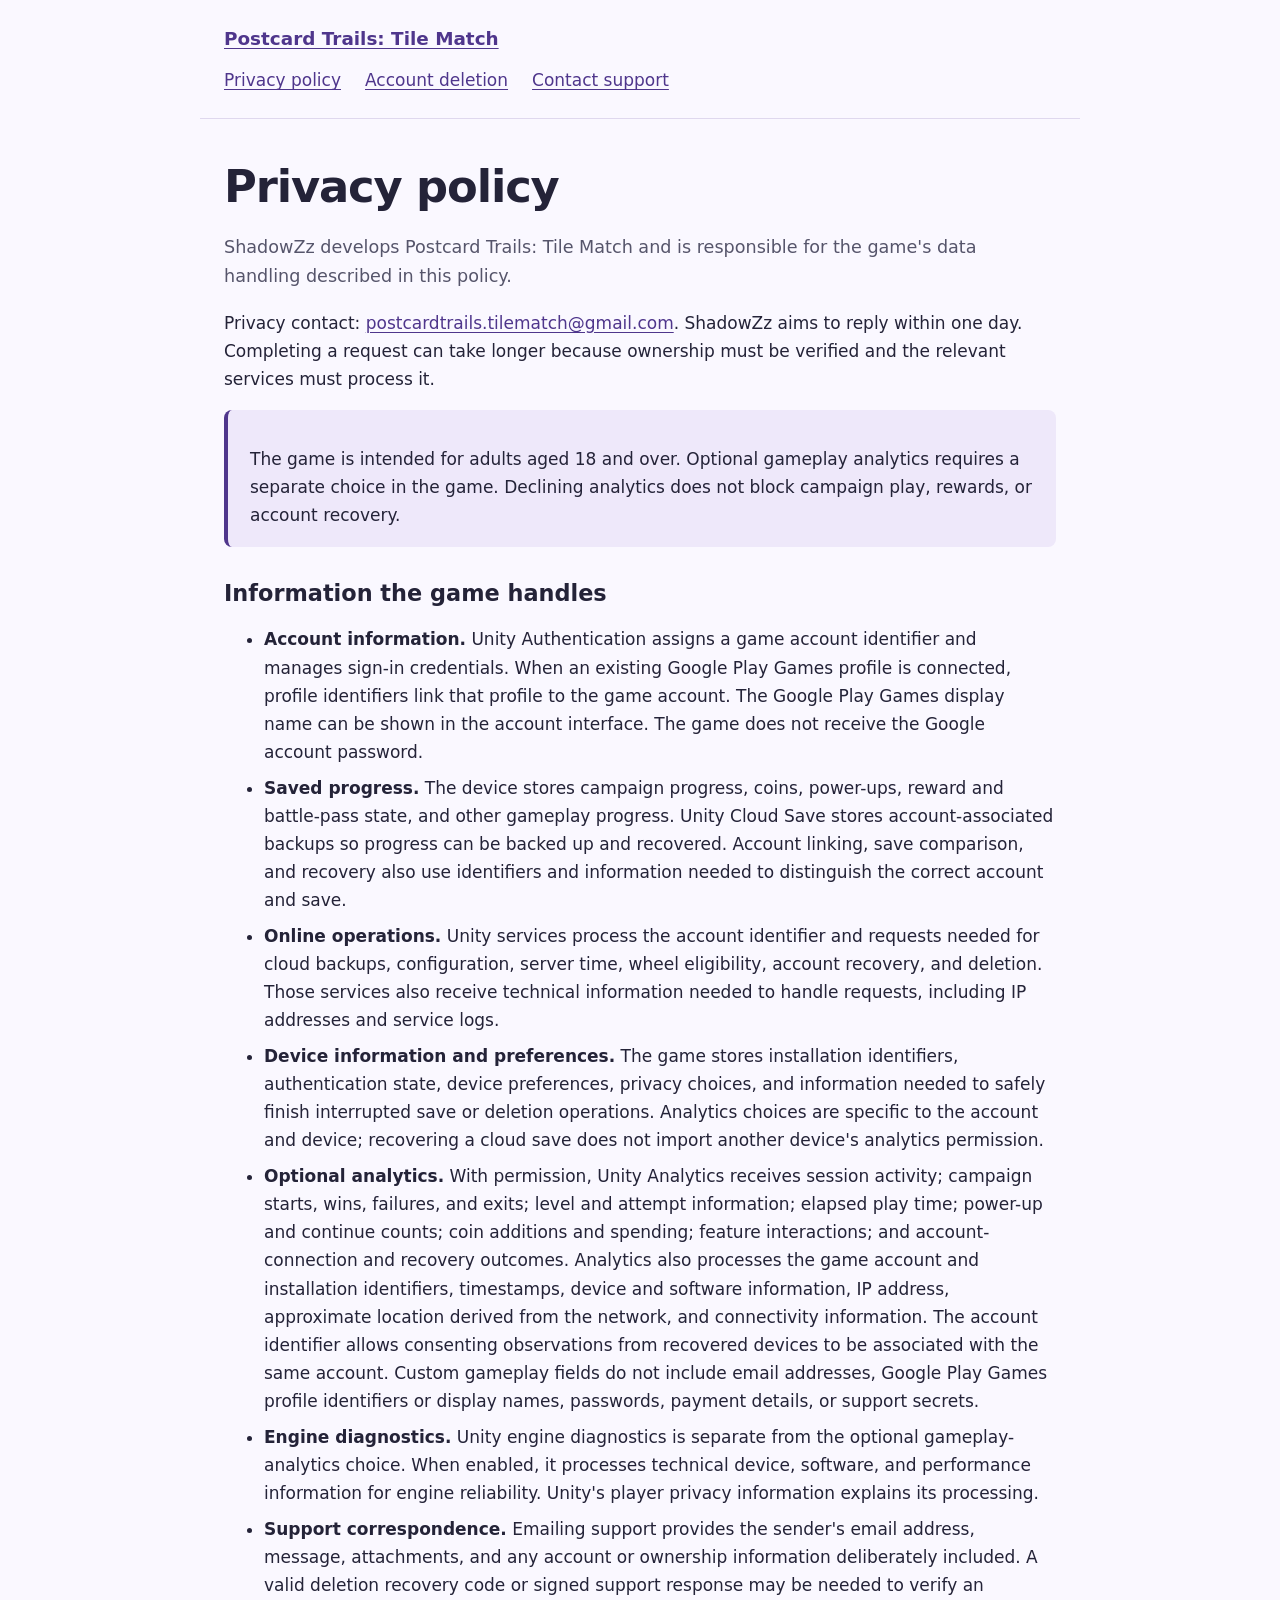
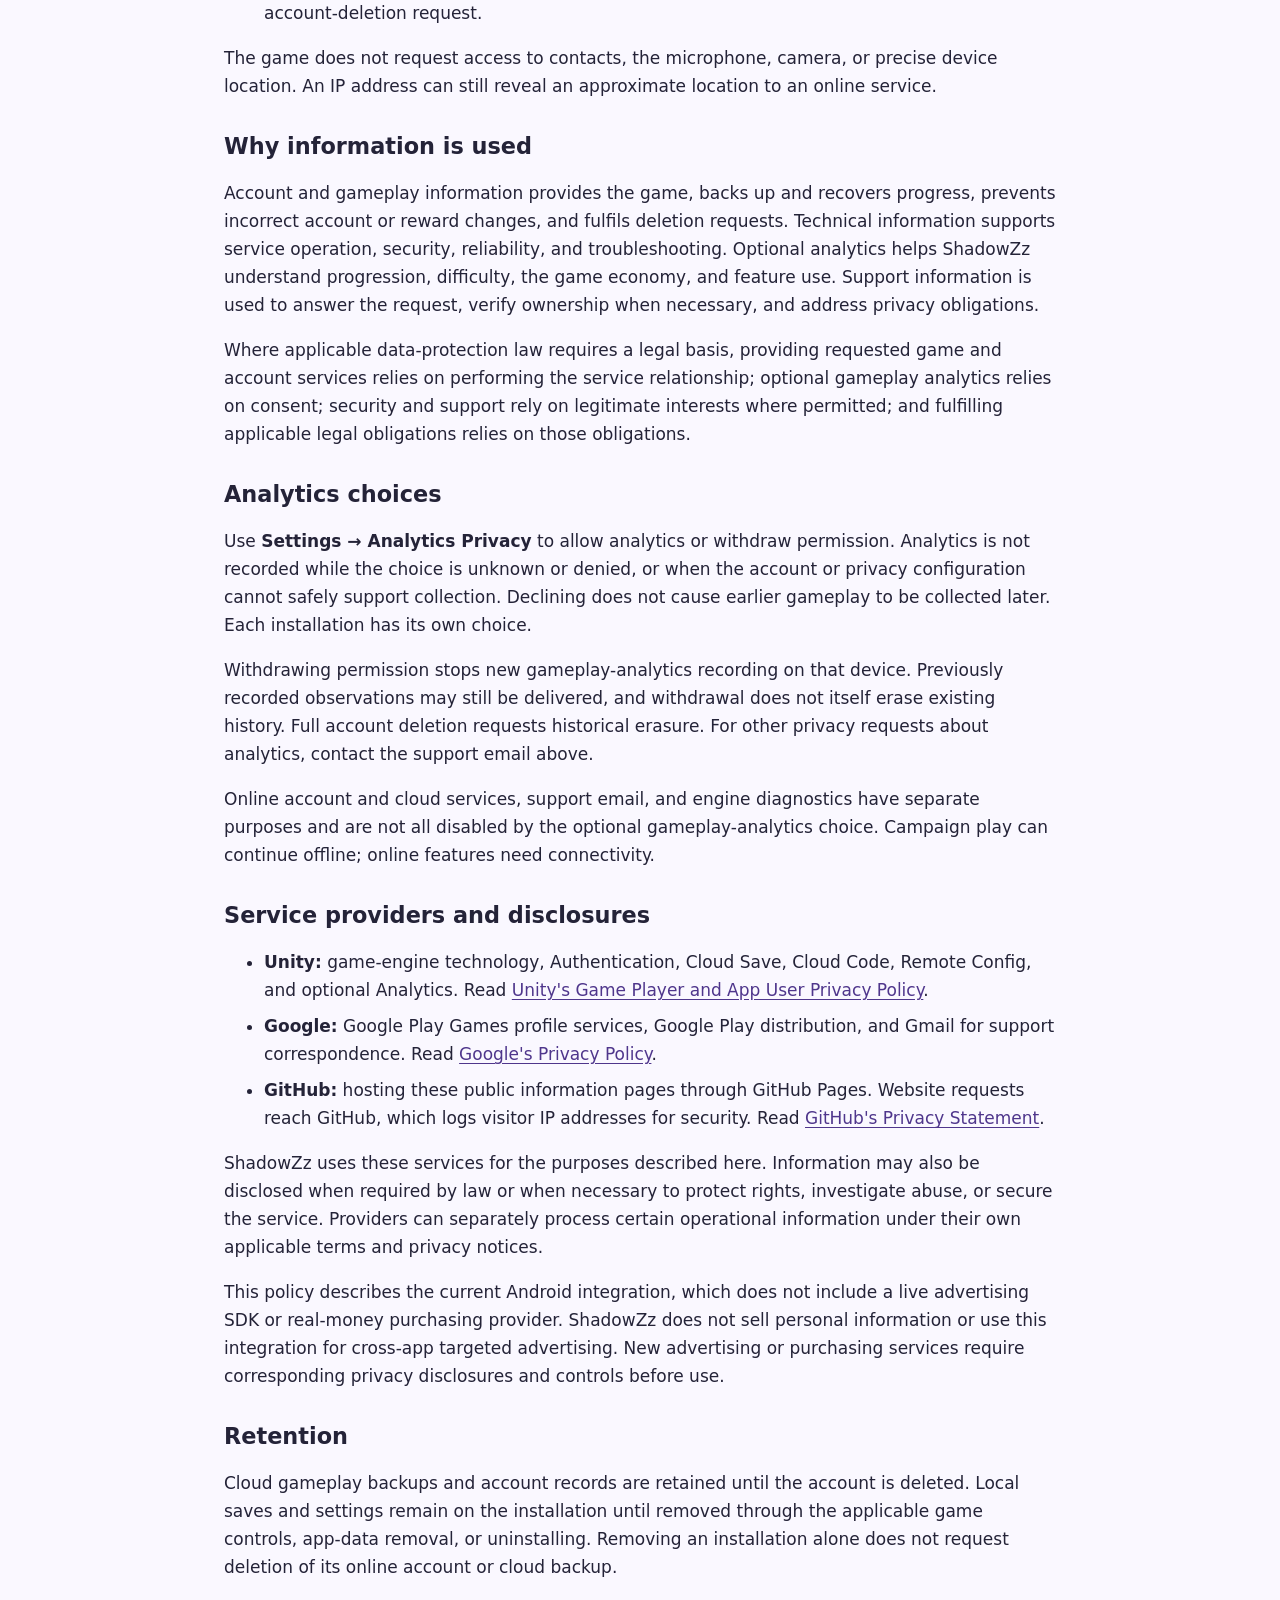
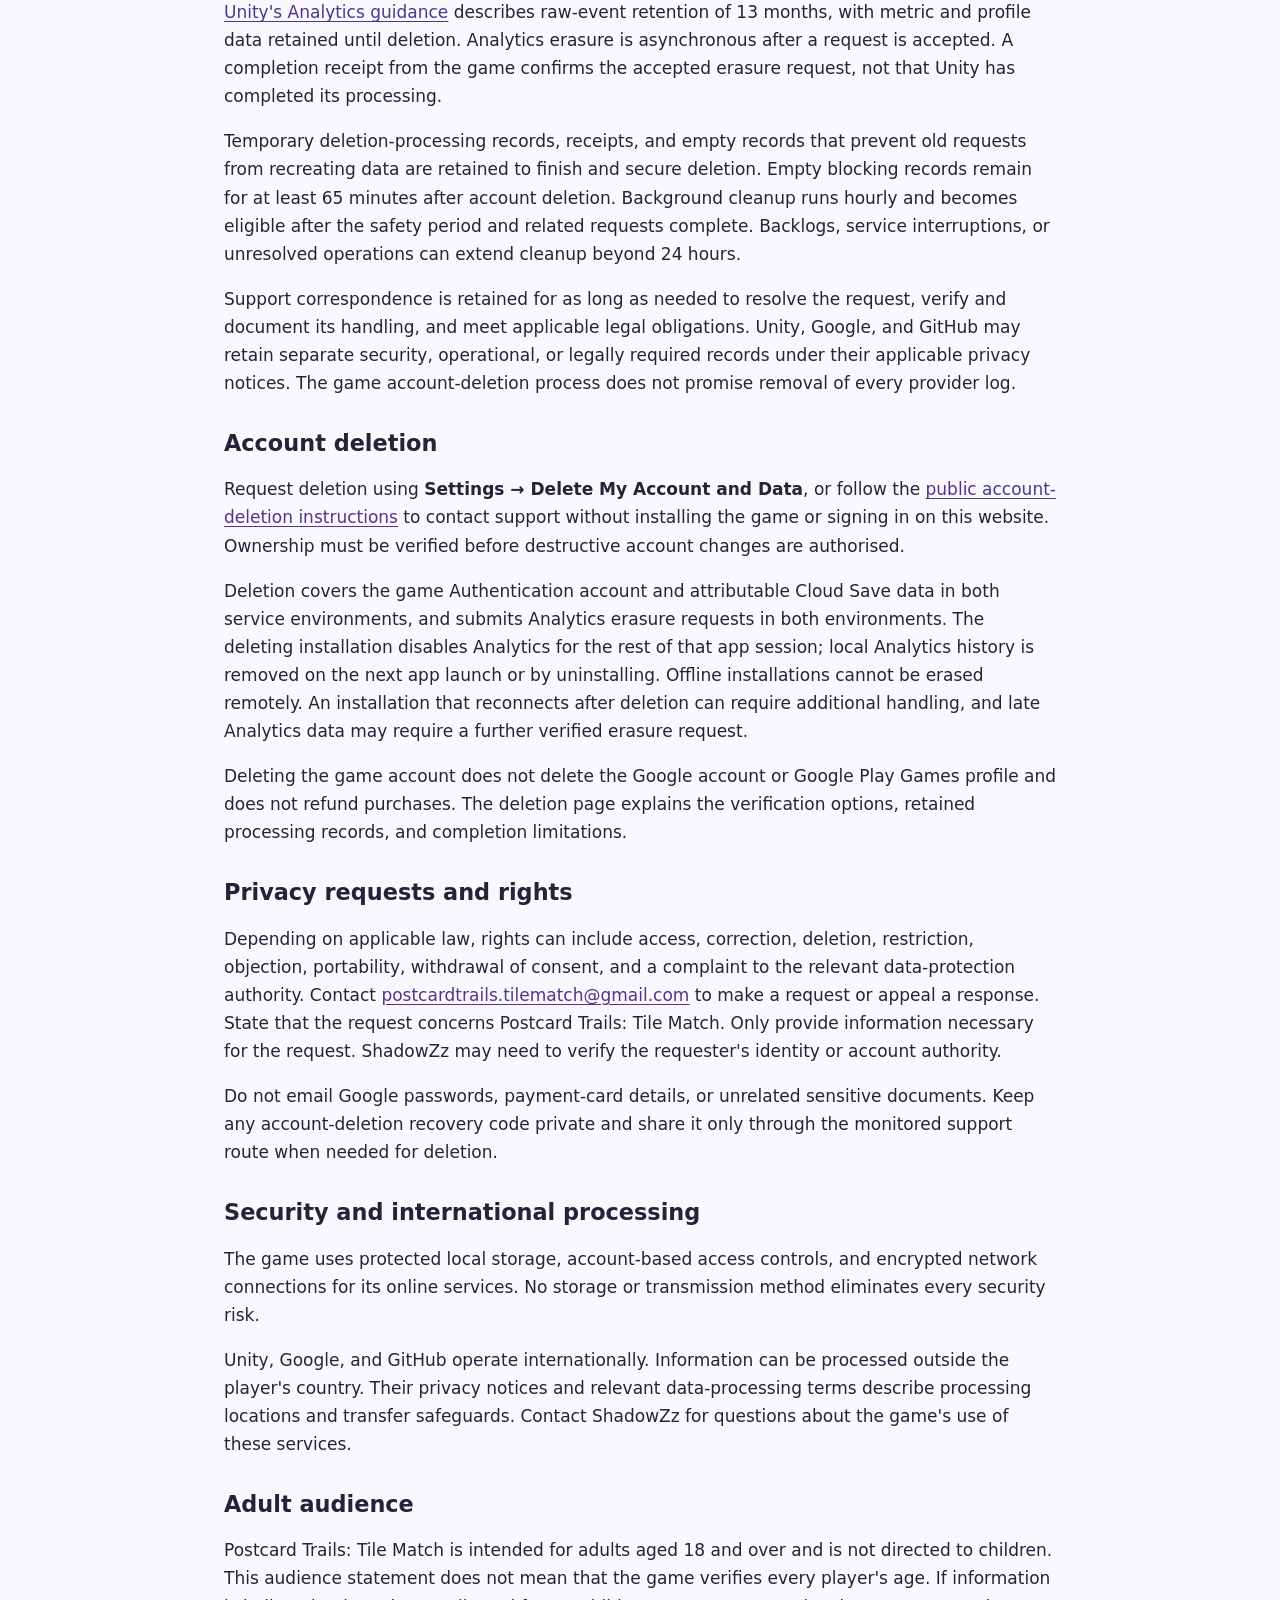
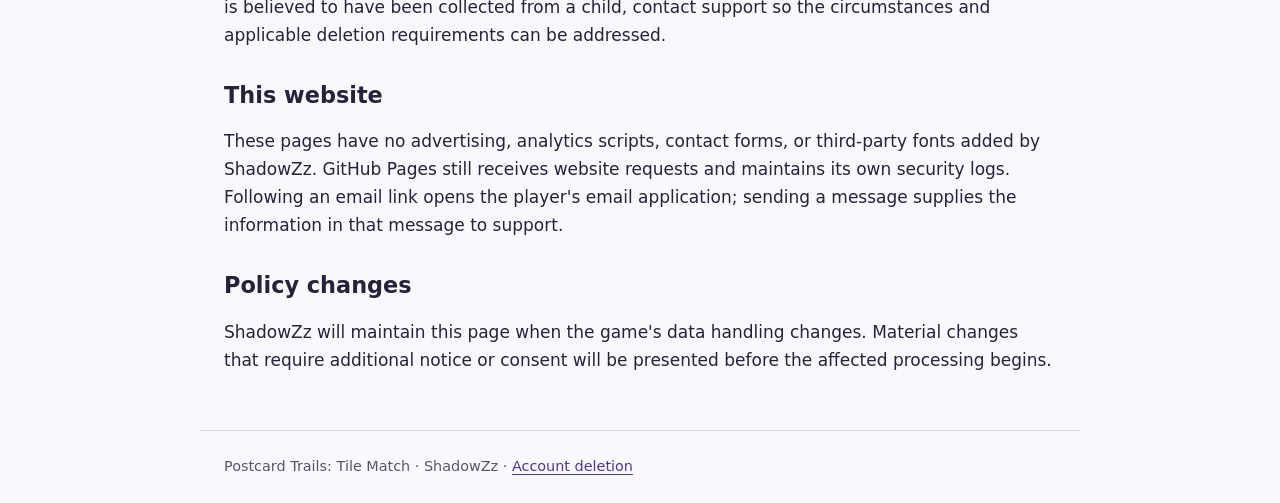
==== privacy/index.html @ d8522003 "Add files via upload" ====
<!doctype html>
<html lang="en">
<head>
<meta charset="utf-8">
<meta name="viewport" content="width=device-width,initial-scale=1">
<meta name="description" content="Privacy policy for Postcard Trails: Tile Match by ShadowZz, including account services, cloud saves, optional analytics, and deletion choices.">
<title>Postcard Trails: Tile Match — Privacy policy</title>
<link rel="stylesheet" href="../site.css">
</head>
<body>
<header><p class="brand"><a href="../">Postcard Trails: Tile Match</a></p><nav aria-label="Main navigation"><a href="./" aria-current="page">Privacy policy</a><a href="../account-deletion/">Account deletion</a><a href="mailto:postcardtrails.tilematch@gmail.com">Contact support</a></nav></header>
<main>
<h1>Privacy policy</h1>
<p class="lead">ShadowZz develops Postcard Trails: Tile Match and is responsible for the game's data handling described in this policy.</p>
<p>Privacy contact: <a href="mailto:postcardtrails.tilematch@gmail.com">postcardtrails.tilematch@gmail.com</a>. ShadowZz aims to reply within one day. Completing a request can take longer because ownership must be verified and the relevant services must process it.</p>
<div class="notice"><p>The game is intended for adults aged 18 and over. Optional gameplay analytics requires a separate choice in the game. Declining analytics does not block campaign play, rewards, or account recovery.</p></div>

<section id="information"><h2>Information the game handles</h2>
<ul>
<li><strong>Account information.</strong> Unity Authentication assigns a game account identifier and manages sign-in credentials. When an existing Google Play Games profile is connected, profile identifiers link that profile to the game account. The Google Play Games display name can be shown in the account interface. The game does not receive the Google account password.</li>
<li><strong>Saved progress.</strong> The device stores campaign progress, coins, power-ups, reward and battle-pass state, and other gameplay progress. Unity Cloud Save stores account-associated backups so progress can be backed up and recovered. Account linking, save comparison, and recovery also use identifiers and information needed to distinguish the correct account and save.</li>
<li><strong>Online operations.</strong> Unity services process the account identifier and requests needed for cloud backups, configuration, server time, wheel eligibility, account recovery, and deletion. Those services also receive technical information needed to handle requests, including IP addresses and service logs.</li>
<li><strong>Device information and preferences.</strong> The game stores installation identifiers, authentication state, device preferences, privacy choices, and information needed to safely finish interrupted save or deletion operations. Analytics choices are specific to the account and device; recovering a cloud save does not import another device's analytics permission.</li>
<li><strong>Optional analytics.</strong> With permission, Unity Analytics receives session activity; campaign starts, wins, failures, and exits; level and attempt information; elapsed play time; power-up and continue counts; coin additions and spending; feature interactions; and account-connection and recovery outcomes. Analytics also processes the game account and installation identifiers, timestamps, device and software information, IP address, approximate location derived from the network, and connectivity information. The account identifier allows consenting observations from recovered devices to be associated with the same account. Custom gameplay fields do not include email addresses, Google Play Games profile identifiers or display names, passwords, payment details, or support secrets.</li>
<li><strong>Engine diagnostics.</strong> Unity engine diagnostics is separate from the optional gameplay-analytics choice. When enabled, it processes technical device, software, and performance information for engine reliability. Unity's player privacy information explains its processing.</li>
<li><strong>Support correspondence.</strong> Emailing support provides the sender's email address, message, attachments, and any account or ownership information deliberately included. A valid deletion recovery code or signed support response may be needed to verify an account-deletion request.</li>
</ul>
<p>The game does not request access to contacts, the microphone, camera, or precise device location. An IP address can still reveal an approximate location to an online service.</p>
</section>

<section id="purposes"><h2>Why information is used</h2>
<p>Account and gameplay information provides the game, backs up and recovers progress, prevents incorrect account or reward changes, and fulfils deletion requests. Technical information supports service operation, security, reliability, and troubleshooting. Optional analytics helps ShadowZz understand progression, difficulty, the game economy, and feature use. Support information is used to answer the request, verify ownership when necessary, and address privacy obligations.</p>
<p>Where applicable data-protection law requires a legal basis, providing requested game and account services relies on performing the service relationship; optional gameplay analytics relies on consent; security and support rely on legitimate interests where permitted; and fulfilling applicable legal obligations relies on those obligations.</p>
</section>

<section id="choices"><h2>Analytics choices</h2>
<p>Use <strong>Settings → Analytics Privacy</strong> to allow analytics or withdraw permission. Analytics is not recorded while the choice is unknown or denied, or when the account or privacy configuration cannot safely support collection. Declining does not cause earlier gameplay to be collected later. Each installation has its own choice.</p>
<p>Withdrawing permission stops new gameplay-analytics recording on that device. Previously recorded observations may still be delivered, and withdrawal does not itself erase existing history. Full account deletion requests historical erasure. For other privacy requests about analytics, contact the support email above.</p>
<p>Online account and cloud services, support email, and engine diagnostics have separate purposes and are not all disabled by the optional gameplay-analytics choice. Campaign play can continue offline; online features need connectivity.</p>
</section>

<section id="providers"><h2>Service providers and disclosures</h2>
<ul>
<li><strong>Unity:</strong> game-engine technology, Authentication, Cloud Save, Cloud Code, Remote Config, and optional Analytics. Read <a href="https://unity.com/legal/game-player-and-app-user-privacy-policy">Unity's Game Player and App User Privacy Policy</a>.</li>
<li><strong>Google:</strong> Google Play Games profile services, Google Play distribution, and Gmail for support correspondence. Read <a href="https://policies.google.com/privacy">Google's Privacy Policy</a>.</li>
<li><strong>GitHub:</strong> hosting these public information pages through GitHub Pages. Website requests reach GitHub, which logs visitor IP addresses for security. Read <a href="https://docs.github.com/en/site-policy/privacy-policies/github-general-privacy-statement">GitHub's Privacy Statement</a>.</li>
</ul>
<p>ShadowZz uses these services for the purposes described here. Information may also be disclosed when required by law or when necessary to protect rights, investigate abuse, or secure the service. Providers can separately process certain operational information under their own applicable terms and privacy notices.</p>
<p>This policy describes the current Android integration, which does not include a live advertising SDK or real-money purchasing provider. ShadowZz does not sell personal information or use this integration for cross-app targeted advertising. New advertising or purchasing services require corresponding privacy disclosures and controls before use.</p>
</section>

<section id="retention"><h2>Retention</h2>
<p>Cloud gameplay backups and account records are retained until the account is deleted. Local saves and settings remain on the installation until removed through the applicable game controls, app-data removal, or uninstalling. Removing an installation alone does not request deletion of its online account or cloud backup.</p>
<p><a href="https://docs.unity.com/en-us/analytics/faq">Unity's Analytics guidance</a> describes raw-event retention of 13 months, with metric and profile data retained until deletion. Analytics erasure is asynchronous after a request is accepted. A completion receipt from the game confirms the accepted erasure request, not that Unity has completed its processing.</p>
<p>Temporary deletion-processing records, receipts, and empty records that prevent old requests from recreating data are retained to finish and secure deletion. Empty blocking records remain for at least 65 minutes after account deletion. Background cleanup runs hourly and becomes eligible after the safety period and related requests complete. Backlogs, service interruptions, or unresolved operations can extend cleanup beyond 24 hours.</p>
<p>Support correspondence is retained for as long as needed to resolve the request, verify and document its handling, and meet applicable legal obligations. Unity, Google, and GitHub may retain separate security, operational, or legally required records under their applicable privacy notices. The game account-deletion process does not promise removal of every provider log.</p>
</section>

<section id="deletion"><h2>Account deletion</h2>
<p>Request deletion using <strong>Settings → Delete My Account and Data</strong>, or follow the <a href="../account-deletion/">public account-deletion instructions</a> to contact support without installing the game or signing in on this website. Ownership must be verified before destructive account changes are authorised.</p>
<p>Deletion covers the game Authentication account and attributable Cloud Save data in both service environments, and submits Analytics erasure requests in both environments. The deleting installation disables Analytics for the rest of that app session; local Analytics history is removed on the next app launch or by uninstalling. Offline installations cannot be erased remotely. An installation that reconnects after deletion can require additional handling, and late Analytics data may require a further verified erasure request.</p>
<p>Deleting the game account does not delete the Google account or Google Play Games profile and does not refund purchases. The deletion page explains the verification options, retained processing records, and completion limitations.</p>
</section>

<section id="rights"><h2>Privacy requests and rights</h2>
<p>Depending on applicable law, rights can include access, correction, deletion, restriction, objection, portability, withdrawal of consent, and a complaint to the relevant data-protection authority. Contact <a href="mailto:postcardtrails.tilematch@gmail.com">postcardtrails.tilematch@gmail.com</a> to make a request or appeal a response. State that the request concerns Postcard Trails: Tile Match. Only provide information necessary for the request. ShadowZz may need to verify the requester's identity or account authority.</p>
<p>Do not email Google passwords, payment-card details, or unrelated sensitive documents. Keep any account-deletion recovery code private and share it only through the monitored support route when needed for deletion.</p>
</section>

<section id="security"><h2>Security and international processing</h2>
<p>The game uses protected local storage, account-based access controls, and encrypted network connections for its online services. No storage or transmission method eliminates every security risk.</p>
<p>Unity, Google, and GitHub operate internationally. Information can be processed outside the player's country. Their privacy notices and relevant data-processing terms describe processing locations and transfer safeguards. Contact ShadowZz for questions about the game's use of these services.</p>
</section>

<section id="age"><h2>Adult audience</h2>
<p>Postcard Trails: Tile Match is intended for adults aged 18 and over and is not directed to children. This audience statement does not mean that the game verifies every player's age. If information is believed to have been collected from a child, contact support so the circumstances and applicable deletion requirements can be addressed.</p>
</section>

<section id="website"><h2>This website</h2>
<p>These pages have no advertising, analytics scripts, contact forms, or third-party fonts added by ShadowZz. GitHub Pages still receives website requests and maintains its own security logs. Following an email link opens the player's email application; sending a message supplies the information in that message to support.</p>
</section>

<section id="updates"><h2>Policy changes</h2>
<p>ShadowZz will maintain this page when the game's data handling changes. Material changes that require additional notice or consent will be presented before the affected processing begins.</p>
</section>
</main>
<footer>Postcard Trails: Tile Match · ShadowZz · <a href="../account-deletion/">Account deletion</a></footer>
</body>
</html>
---- site.css ----
:root{color-scheme:light;--ink:#242338;--muted:#56556b;--paper:#faf8ff;--panel:#fff;--accent:#4f368c;--line:#dfd8ee}
*{box-sizing:border-box}
body{margin:0;background:var(--paper);color:var(--ink);font:17px/1.65 system-ui,-apple-system,BlinkMacSystemFont,"Segoe UI",sans-serif}
header,main,footer{max-width:880px;margin:auto;padding:24px}
header{border-bottom:1px solid var(--line)}
.brand{margin:0;font-weight:750;font-size:1.15rem}
nav{display:flex;flex-wrap:wrap;gap:8px 24px;margin-top:12px}
a{color:var(--accent);text-underline-offset:3px;overflow-wrap:anywhere}
a:hover{text-decoration-thickness:2px}
a:focus-visible{outline:3px solid var(--accent);outline-offset:5px;border-radius:2px}
h1,h2{line-height:1.25;scroll-margin-top:24px}
h1{font-size:clamp(1.9rem,5vw,2.8rem);letter-spacing:-.025em;margin:16px 0}
h2{font-size:1.4rem;margin-top:0}
section{margin:32px 0}
p,li{overflow-wrap:anywhere}
li{margin:8px 0}
.lead{font-size:1.1rem;color:var(--muted)}
.notice{padding:18px 22px;background:#eee8fa;border-left:4px solid var(--accent);border-radius:8px}
.card{background:var(--panel);border:1px solid var(--line);padding:24px;border-radius:14px}
.cards{display:grid;grid-template-columns:repeat(auto-fit,minmax(min(100%,280px),1fr));gap:20px;margin:28px 0}
.cards p:last-child,.notice p:last-child{margin-bottom:0}
a.action{display:inline-block;padding:12px 20px;background:var(--accent);color:white;border-radius:8px;text-decoration:none}
code{font-size:.92em;background:#eee8fa;border-radius:4px;padding:2px 5px}
footer{border-top:1px solid var(--line);color:var(--muted);font-size:.9rem}
[hidden]{display:none!important}
@media(max-width:480px){header,main,footer{padding:20px}section{margin:28px 0}.card{padding:20px}}
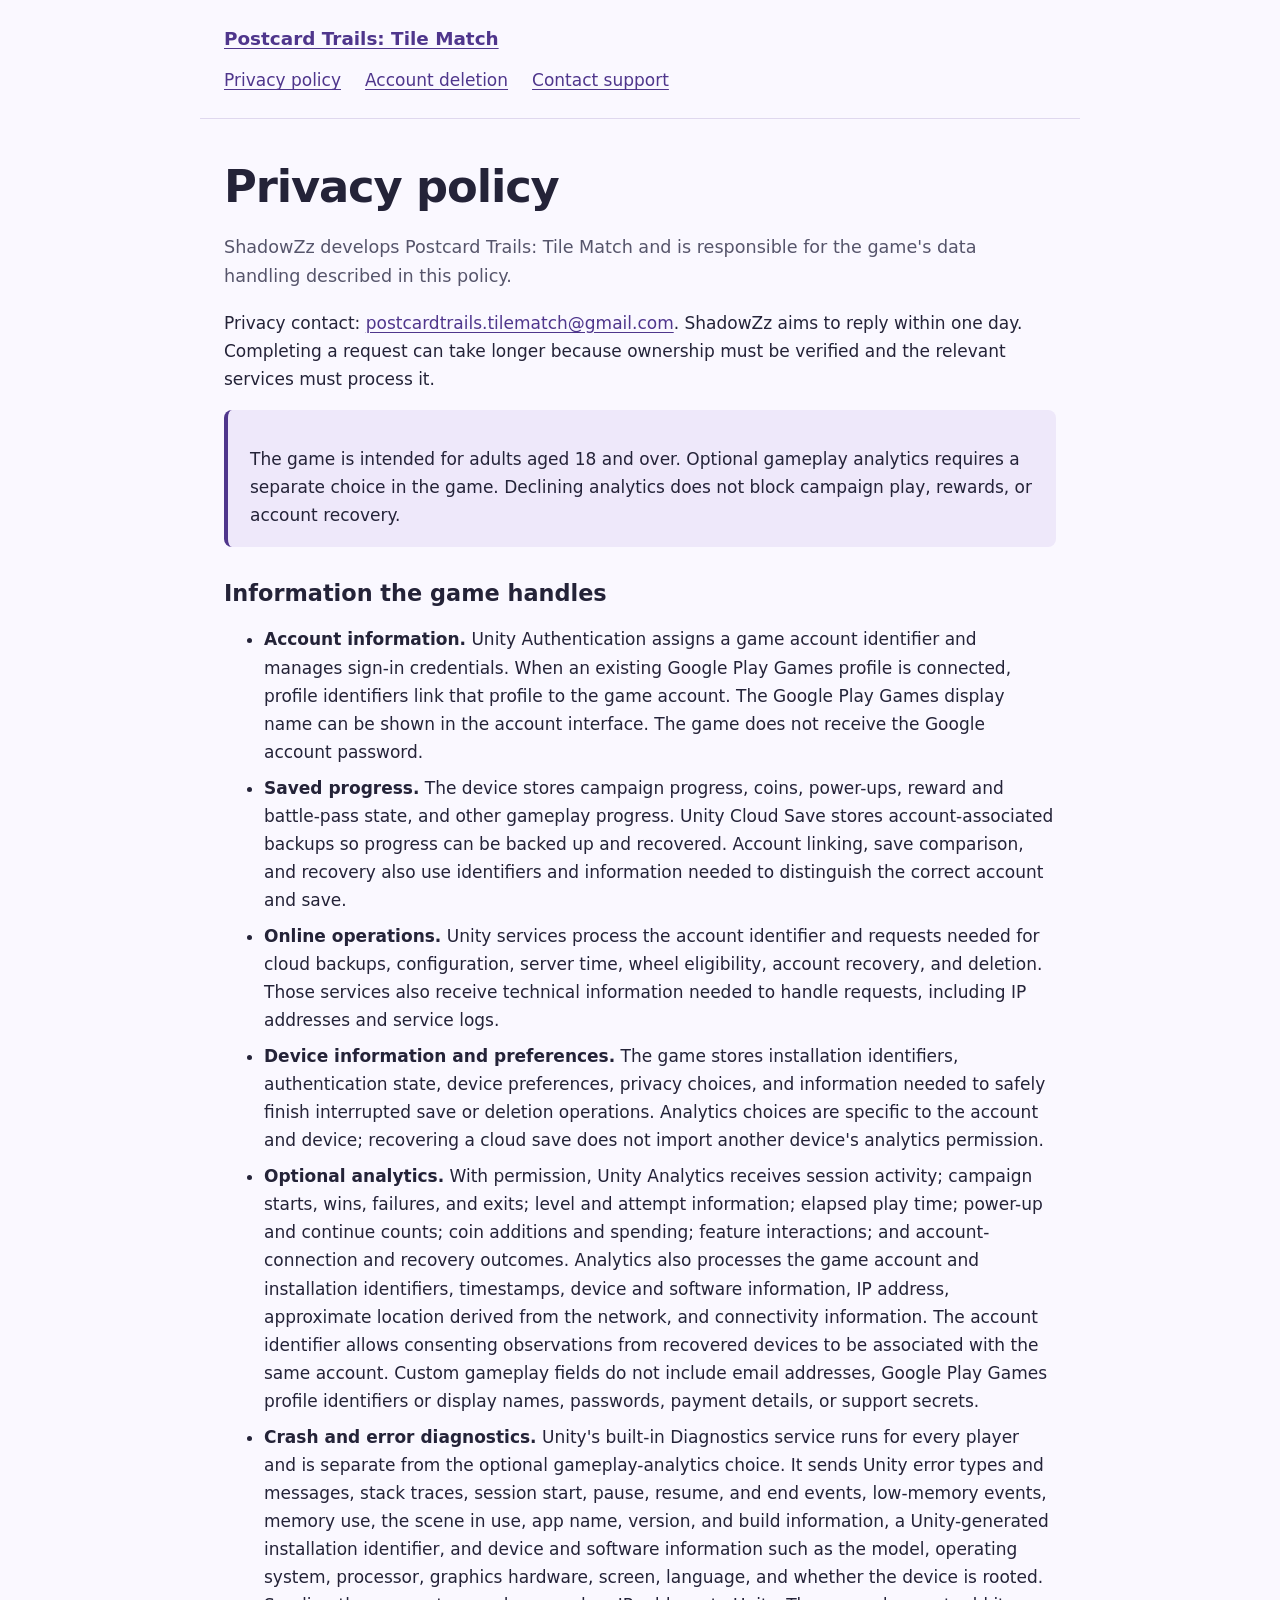
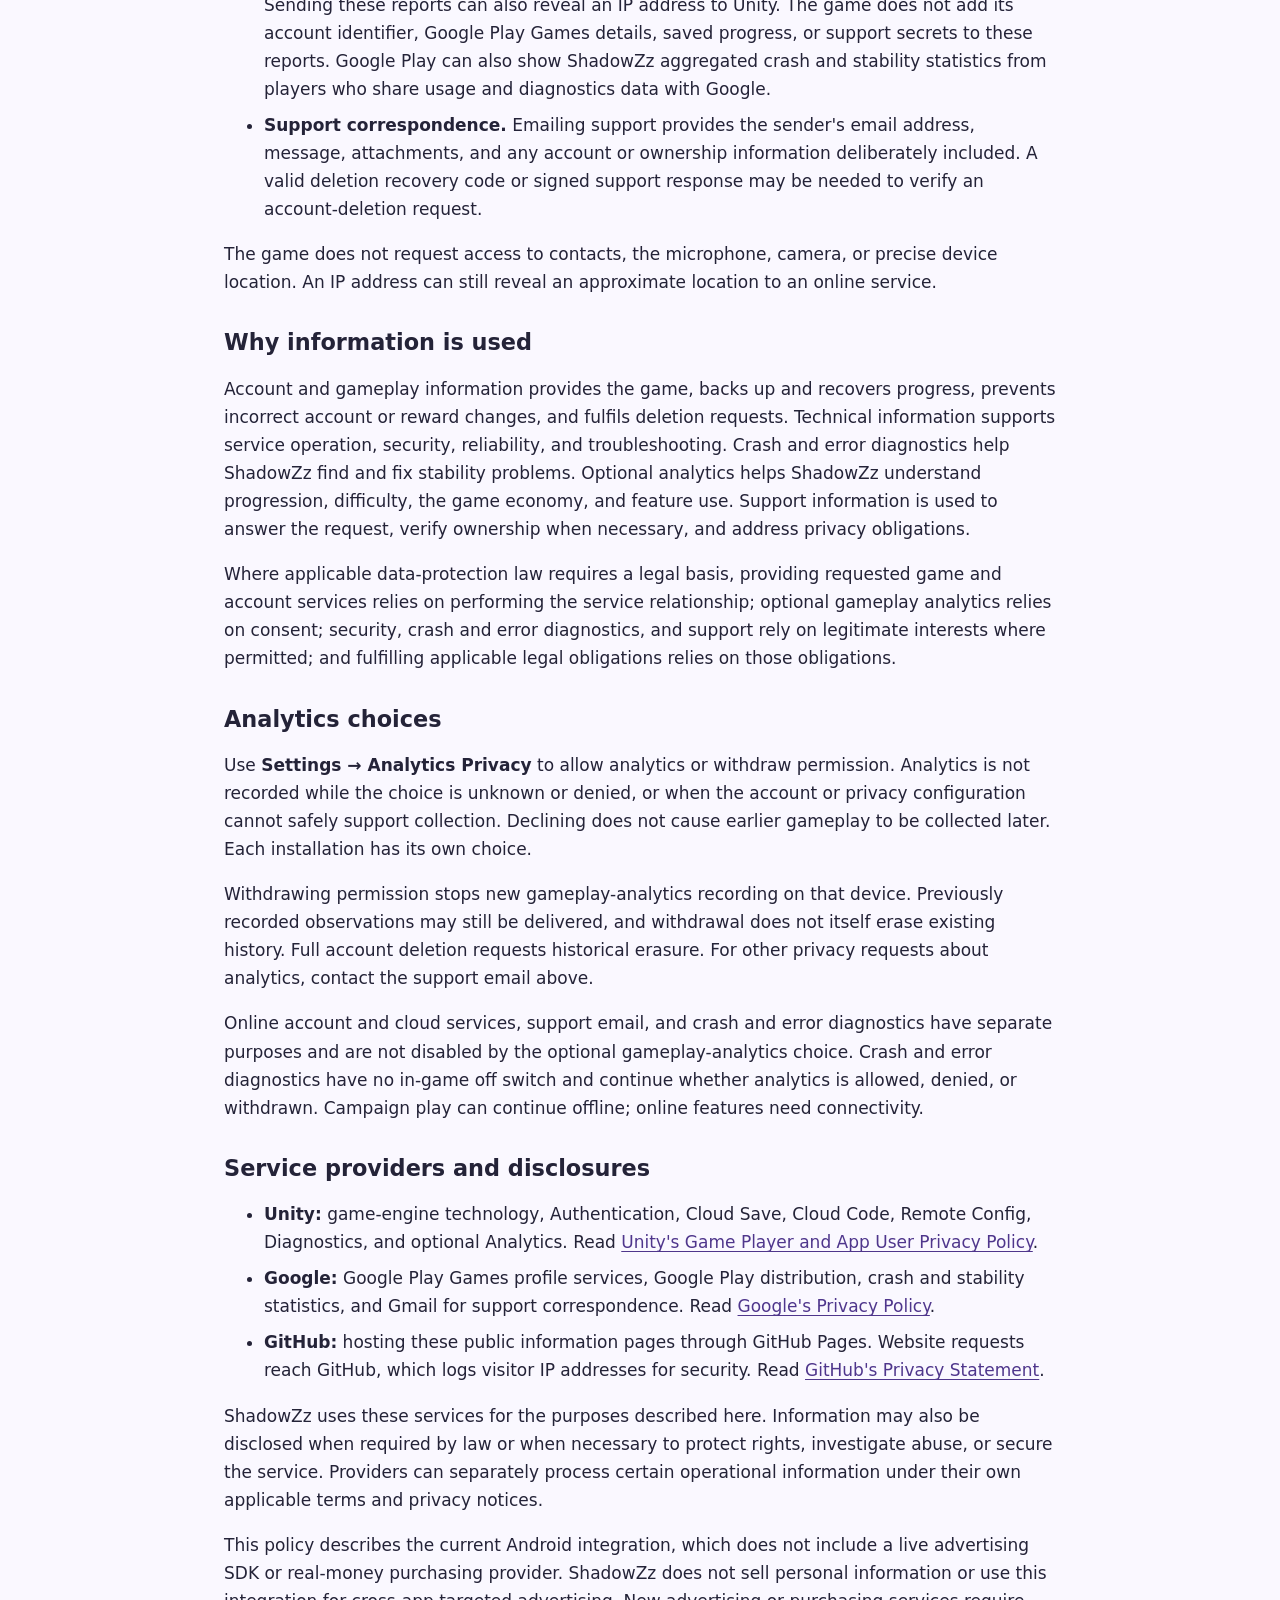
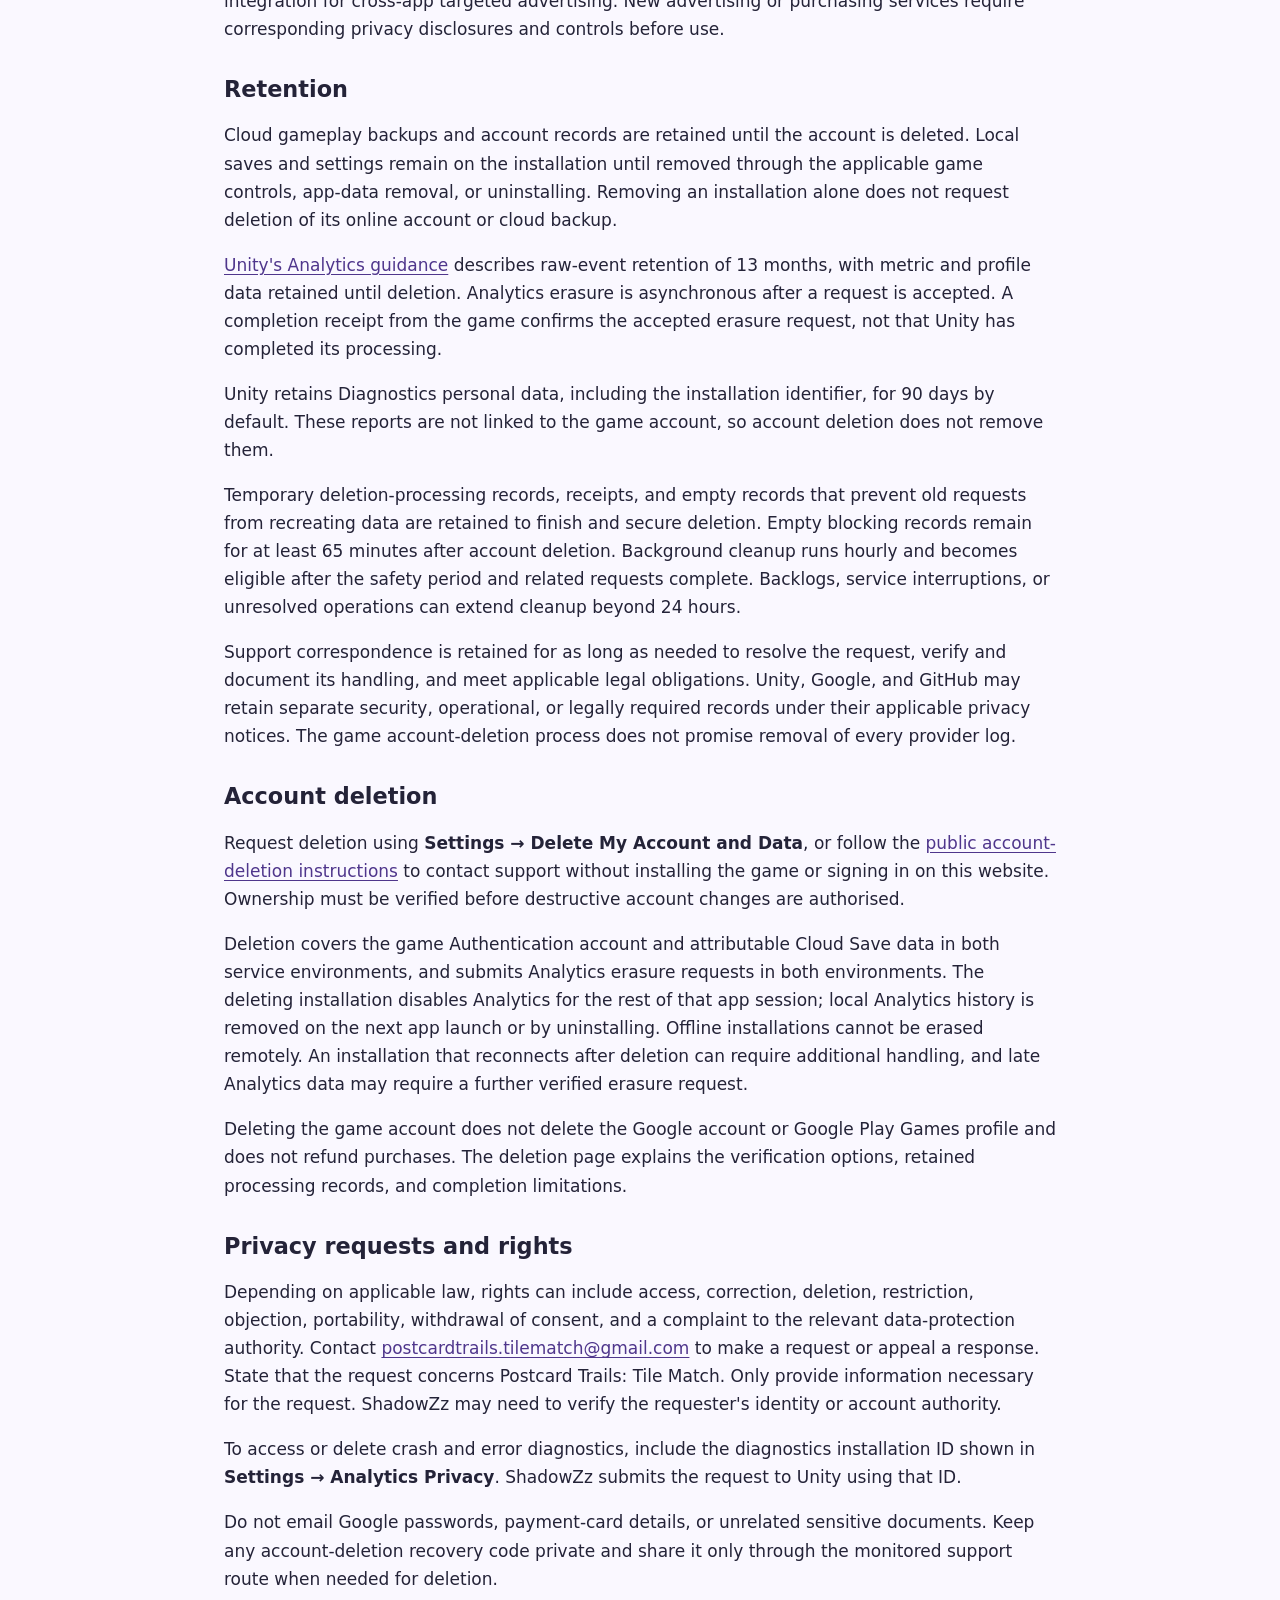
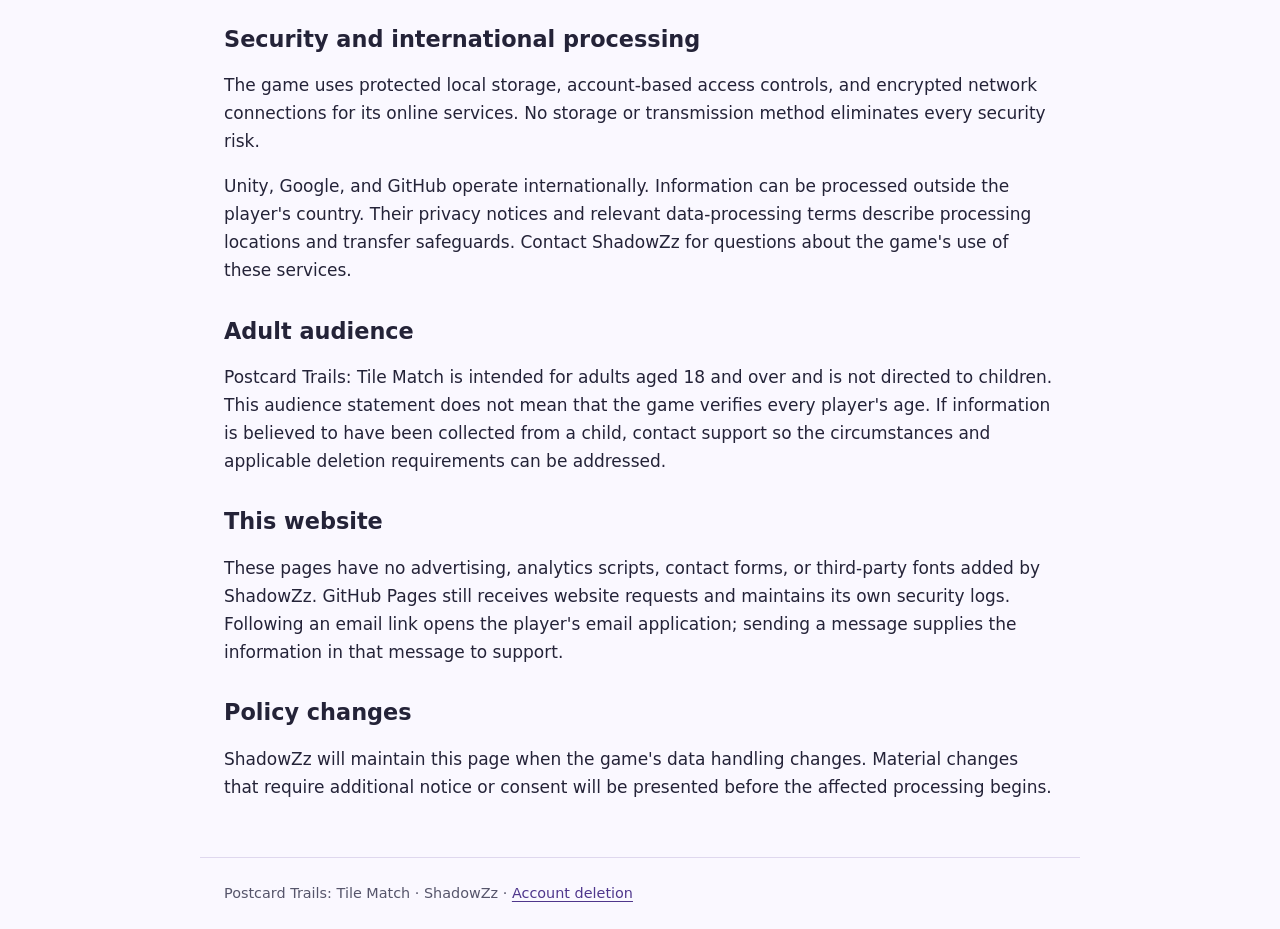
==== commit 1e731213: "Add files via upload" ====
--- a/privacy/index.html
+++ b/privacy/index.html
@@ -22,27 +22,27 @@
 <li><strong>Online operations.</strong> Unity services process the account identifier and requests needed for cloud backups, configuration, server time, wheel eligibility, account recovery, and deletion. Those services also receive technical information needed to handle requests, including IP addresses and service logs.</li>
 <li><strong>Device information and preferences.</strong> The game stores installation identifiers, authentication state, device preferences, privacy choices, and information needed to safely finish interrupted save or deletion operations. Analytics choices are specific to the account and device; recovering a cloud save does not import another device's analytics permission.</li>
 <li><strong>Optional analytics.</strong> With permission, Unity Analytics receives session activity; campaign starts, wins, failures, and exits; level and attempt information; elapsed play time; power-up and continue counts; coin additions and spending; feature interactions; and account-connection and recovery outcomes. Analytics also processes the game account and installation identifiers, timestamps, device and software information, IP address, approximate location derived from the network, and connectivity information. The account identifier allows consenting observations from recovered devices to be associated with the same account. Custom gameplay fields do not include email addresses, Google Play Games profile identifiers or display names, passwords, payment details, or support secrets.</li>
-<li><strong>Engine diagnostics.</strong> Unity engine diagnostics is separate from the optional gameplay-analytics choice. When enabled, it processes technical device, software, and performance information for engine reliability. Unity's player privacy information explains its processing.</li>
+<li><strong>Crash and error diagnostics.</strong> Unity's built-in Diagnostics service runs for every player and is separate from the optional gameplay-analytics choice. It sends Unity error types and messages, stack traces, session start, pause, resume, and end events, low-memory events, memory use, the scene in use, app name, version, and build information, a Unity-generated installation identifier, and device and software information such as the model, operating system, processor, graphics hardware, screen, language, and whether the device is rooted. Sending these reports can also reveal an IP address to Unity. The game does not add its account identifier, Google Play Games details, saved progress, or support secrets to these reports. Google Play can also show ShadowZz aggregated crash and stability statistics from players who share usage and diagnostics data with Google.</li>
 <li><strong>Support correspondence.</strong> Emailing support provides the sender's email address, message, attachments, and any account or ownership information deliberately included. A valid deletion recovery code or signed support response may be needed to verify an account-deletion request.</li>
 </ul>
 <p>The game does not request access to contacts, the microphone, camera, or precise device location. An IP address can still reveal an approximate location to an online service.</p>
 </section>
 
 <section id="purposes"><h2>Why information is used</h2>
-<p>Account and gameplay information provides the game, backs up and recovers progress, prevents incorrect account or reward changes, and fulfils deletion requests. Technical information supports service operation, security, reliability, and troubleshooting. Optional analytics helps ShadowZz understand progression, difficulty, the game economy, and feature use. Support information is used to answer the request, verify ownership when necessary, and address privacy obligations.</p>
-<p>Where applicable data-protection law requires a legal basis, providing requested game and account services relies on performing the service relationship; optional gameplay analytics relies on consent; security and support rely on legitimate interests where permitted; and fulfilling applicable legal obligations relies on those obligations.</p>
+<p>Account and gameplay information provides the game, backs up and recovers progress, prevents incorrect account or reward changes, and fulfils deletion requests. Technical information supports service operation, security, reliability, and troubleshooting. Crash and error diagnostics help ShadowZz find and fix stability problems. Optional analytics helps ShadowZz understand progression, difficulty, the game economy, and feature use. Support information is used to answer the request, verify ownership when necessary, and address privacy obligations.</p>
+<p>Where applicable data-protection law requires a legal basis, providing requested game and account services relies on performing the service relationship; optional gameplay analytics relies on consent; security, crash and error diagnostics, and support rely on legitimate interests where permitted; and fulfilling applicable legal obligations relies on those obligations.</p>
 </section>
 
 <section id="choices"><h2>Analytics choices</h2>
 <p>Use <strong>Settings → Analytics Privacy</strong> to allow analytics or withdraw permission. Analytics is not recorded while the choice is unknown or denied, or when the account or privacy configuration cannot safely support collection. Declining does not cause earlier gameplay to be collected later. Each installation has its own choice.</p>
 <p>Withdrawing permission stops new gameplay-analytics recording on that device. Previously recorded observations may still be delivered, and withdrawal does not itself erase existing history. Full account deletion requests historical erasure. For other privacy requests about analytics, contact the support email above.</p>
-<p>Online account and cloud services, support email, and engine diagnostics have separate purposes and are not all disabled by the optional gameplay-analytics choice. Campaign play can continue offline; online features need connectivity.</p>
+<p>Online account and cloud services, support email, and crash and error diagnostics have separate purposes and are not disabled by the optional gameplay-analytics choice. Crash and error diagnostics have no in-game off switch and continue whether analytics is allowed, denied, or withdrawn. Campaign play can continue offline; online features need connectivity.</p>
 </section>
 
 <section id="providers"><h2>Service providers and disclosures</h2>
 <ul>
-<li><strong>Unity:</strong> game-engine technology, Authentication, Cloud Save, Cloud Code, Remote Config, and optional Analytics. Read <a href="https://unity.com/legal/game-player-and-app-user-privacy-policy">Unity's Game Player and App User Privacy Policy</a>.</li>
-<li><strong>Google:</strong> Google Play Games profile services, Google Play distribution, and Gmail for support correspondence. Read <a href="https://policies.google.com/privacy">Google's Privacy Policy</a>.</li>
+<li><strong>Unity:</strong> game-engine technology, Authentication, Cloud Save, Cloud Code, Remote Config, Diagnostics, and optional Analytics. Read <a href="https://unity.com/legal/game-player-and-app-user-privacy-policy">Unity's Game Player and App User Privacy Policy</a>.</li>
+<li><strong>Google:</strong> Google Play Games profile services, Google Play distribution, crash and stability statistics, and Gmail for support correspondence. Read <a href="https://policies.google.com/privacy">Google's Privacy Policy</a>.</li>
 <li><strong>GitHub:</strong> hosting these public information pages through GitHub Pages. Website requests reach GitHub, which logs visitor IP addresses for security. Read <a href="https://docs.github.com/en/site-policy/privacy-policies/github-general-privacy-statement">GitHub's Privacy Statement</a>.</li>
 </ul>
 <p>ShadowZz uses these services for the purposes described here. Information may also be disclosed when required by law or when necessary to protect rights, investigate abuse, or secure the service. Providers can separately process certain operational information under their own applicable terms and privacy notices.</p>
@@ -52,6 +52,7 @@
 <section id="retention"><h2>Retention</h2>
 <p>Cloud gameplay backups and account records are retained until the account is deleted. Local saves and settings remain on the installation until removed through the applicable game controls, app-data removal, or uninstalling. Removing an installation alone does not request deletion of its online account or cloud backup.</p>
 <p><a href="https://docs.unity.com/en-us/analytics/faq">Unity's Analytics guidance</a> describes raw-event retention of 13 months, with metric and profile data retained until deletion. Analytics erasure is asynchronous after a request is accepted. A completion receipt from the game confirms the accepted erasure request, not that Unity has completed its processing.</p>
+<p>Unity retains Diagnostics personal data, including the installation identifier, for 90 days by default. These reports are not linked to the game account, so account deletion does not remove them.</p>
 <p>Temporary deletion-processing records, receipts, and empty records that prevent old requests from recreating data are retained to finish and secure deletion. Empty blocking records remain for at least 65 minutes after account deletion. Background cleanup runs hourly and becomes eligible after the safety period and related requests complete. Backlogs, service interruptions, or unresolved operations can extend cleanup beyond 24 hours.</p>
 <p>Support correspondence is retained for as long as needed to resolve the request, verify and document its handling, and meet applicable legal obligations. Unity, Google, and GitHub may retain separate security, operational, or legally required records under their applicable privacy notices. The game account-deletion process does not promise removal of every provider log.</p>
 </section>
@@ -64,6 +65,7 @@
 
 <section id="rights"><h2>Privacy requests and rights</h2>
 <p>Depending on applicable law, rights can include access, correction, deletion, restriction, objection, portability, withdrawal of consent, and a complaint to the relevant data-protection authority. Contact <a href="mailto:postcardtrails.tilematch@gmail.com">postcardtrails.tilematch@gmail.com</a> to make a request or appeal a response. State that the request concerns Postcard Trails: Tile Match. Only provide information necessary for the request. ShadowZz may need to verify the requester's identity or account authority.</p>
+<p>To access or delete crash and error diagnostics, include the diagnostics installation ID shown in <strong>Settings → Analytics Privacy</strong>. ShadowZz submits the request to Unity using that ID.</p>
 <p>Do not email Google passwords, payment-card details, or unrelated sensitive documents. Keep any account-deletion recovery code private and share it only through the monitored support route when needed for deletion.</p>
 </section>
 
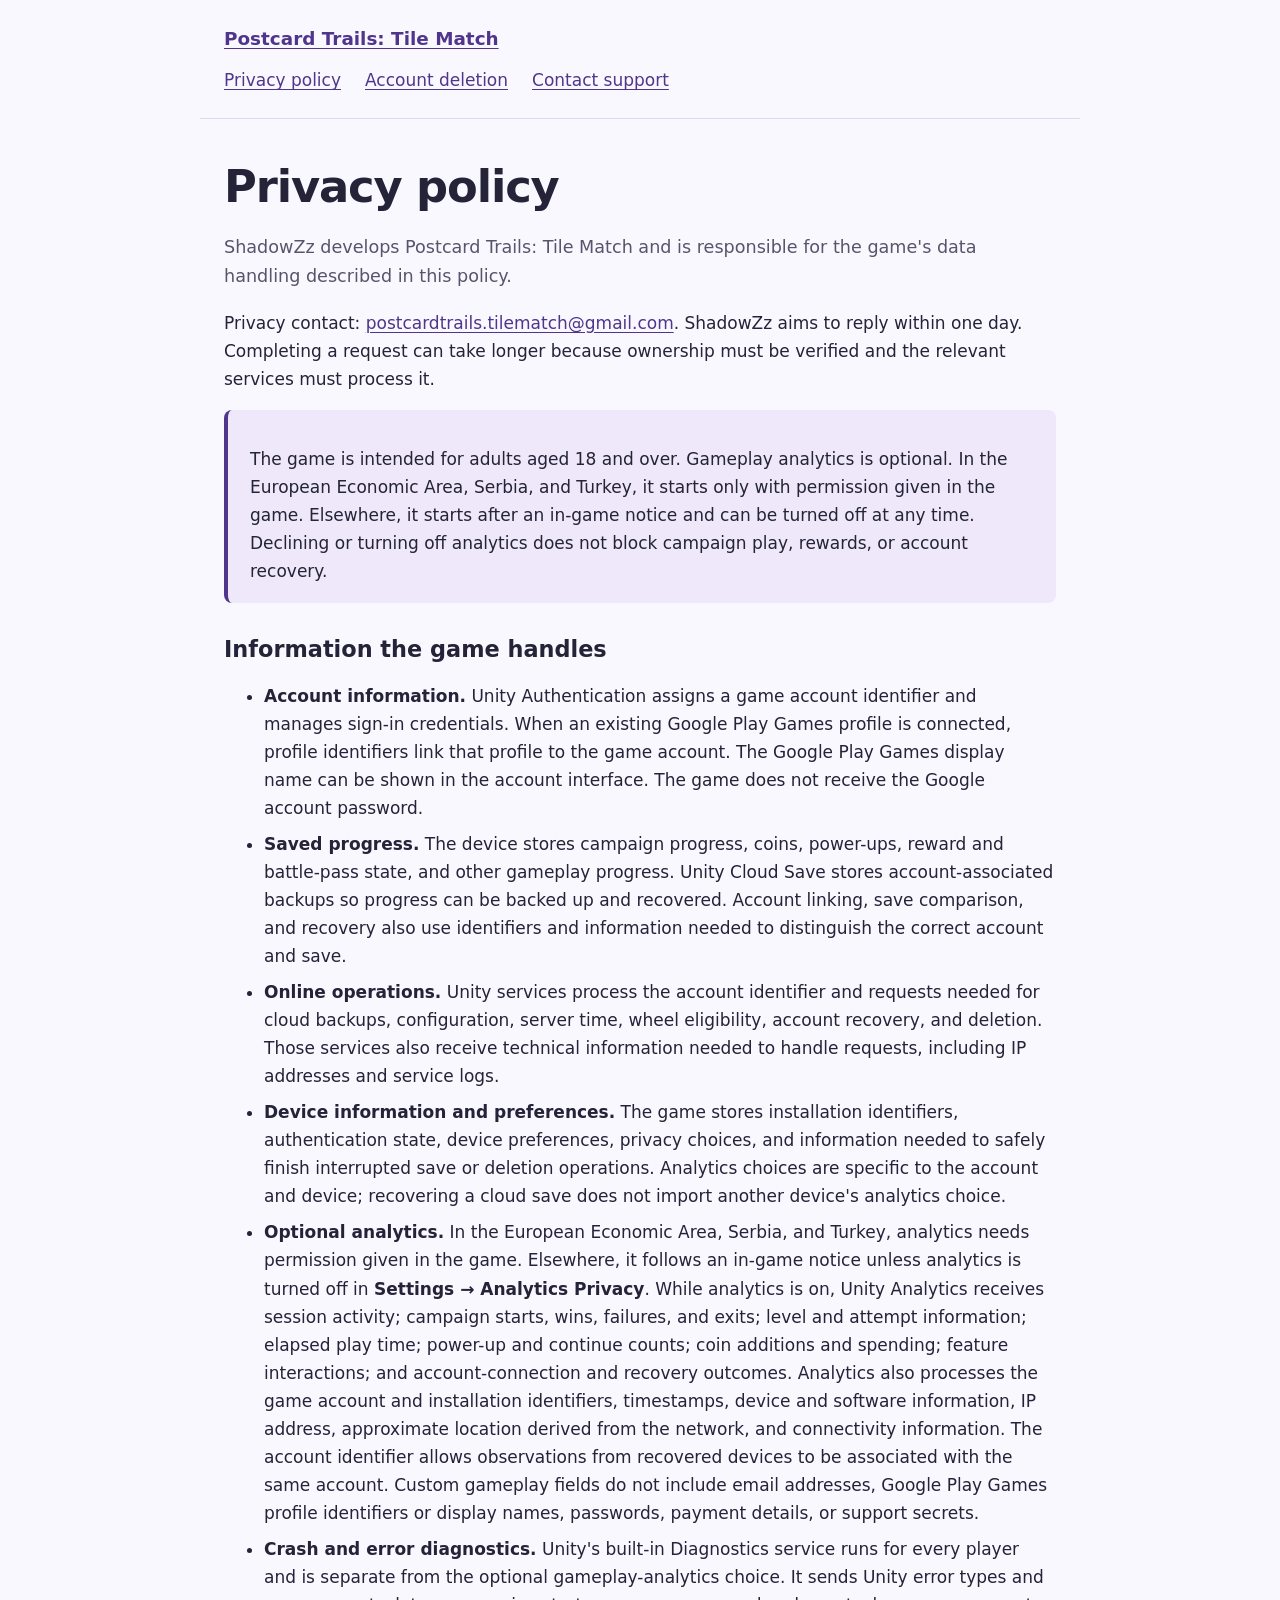
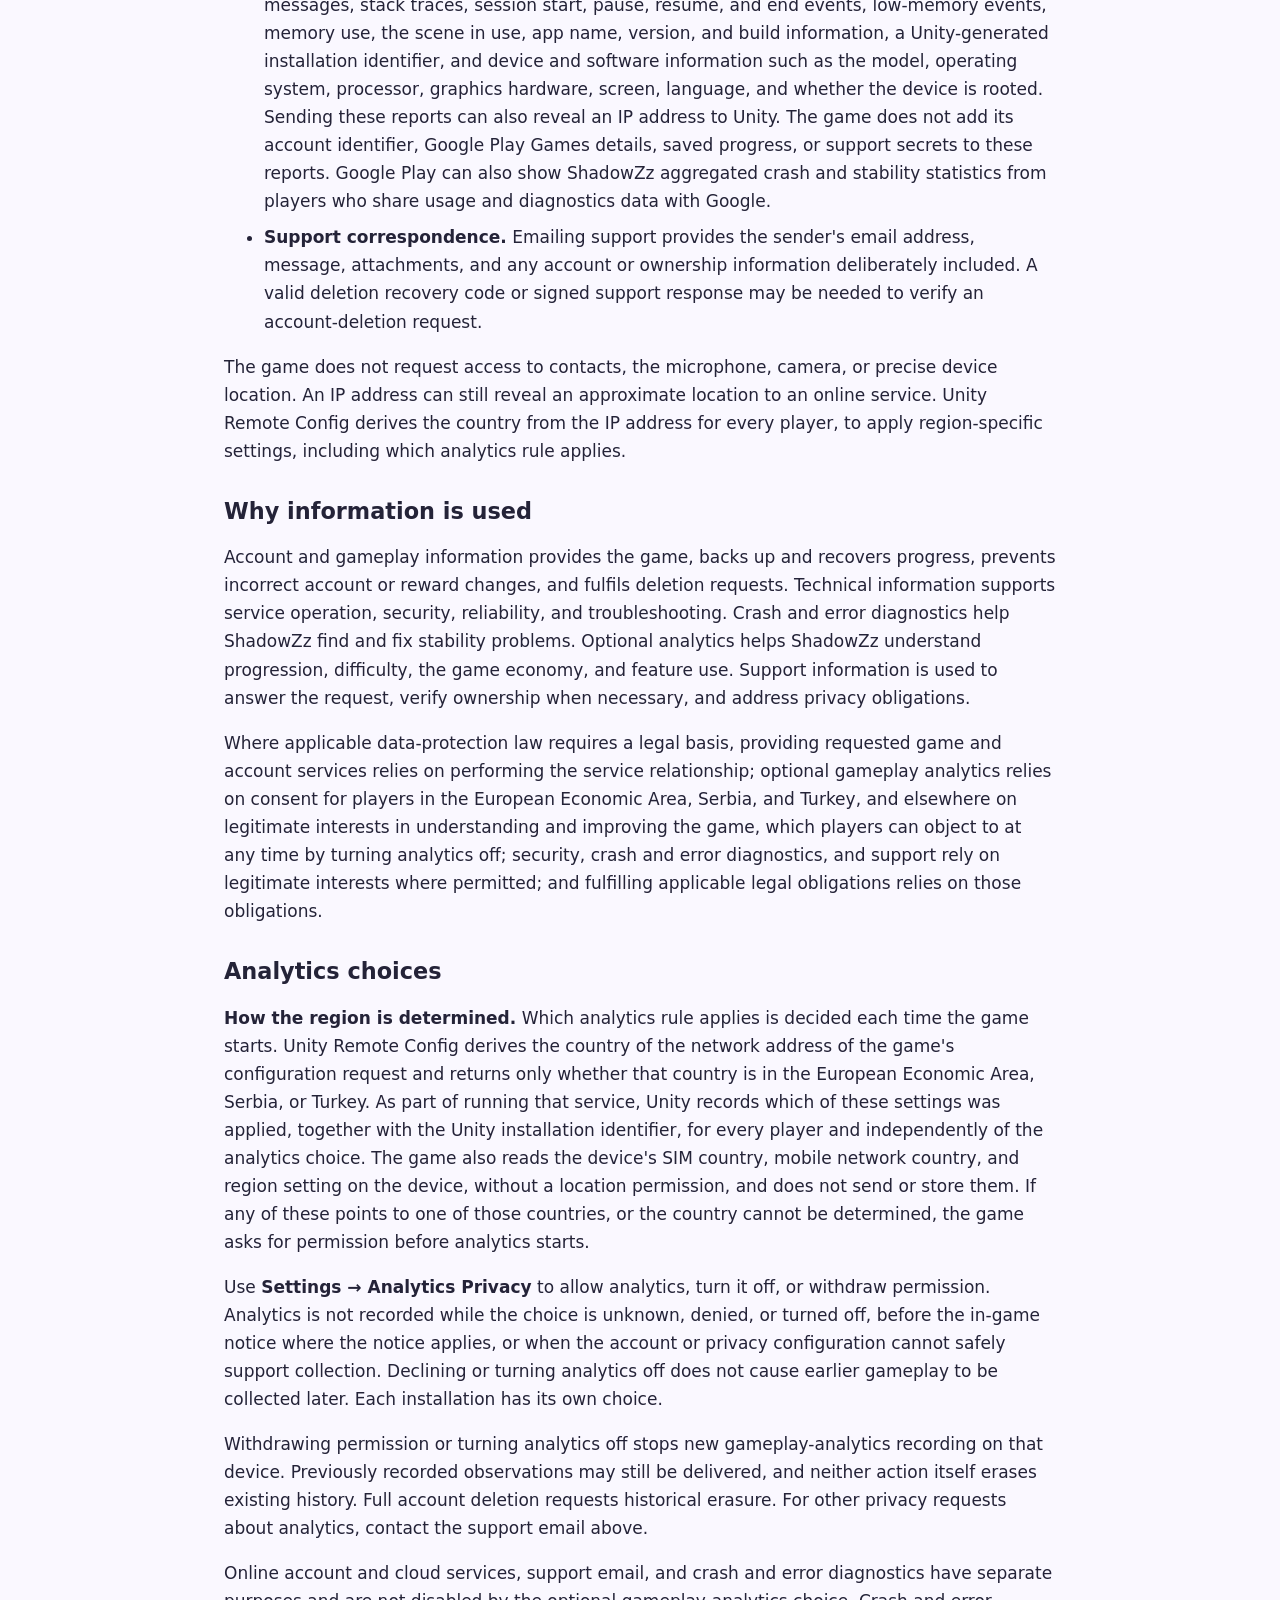
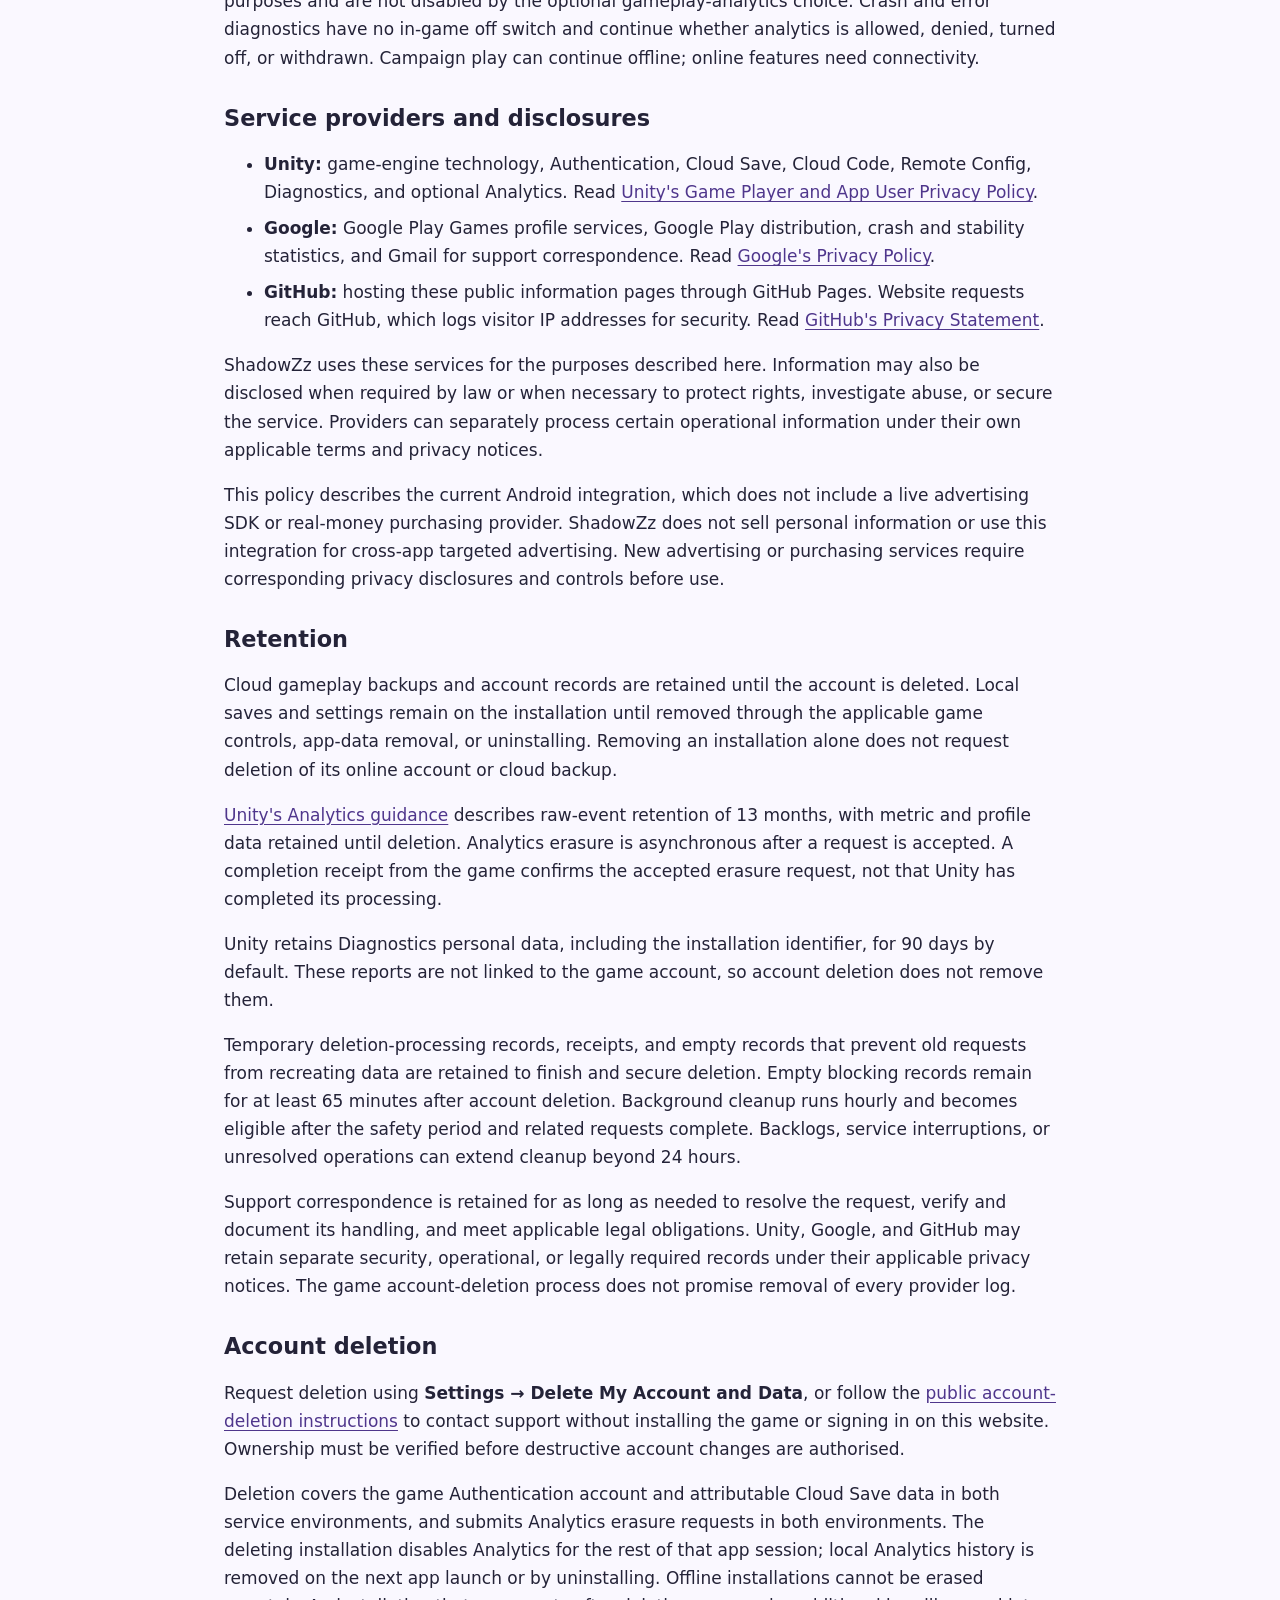
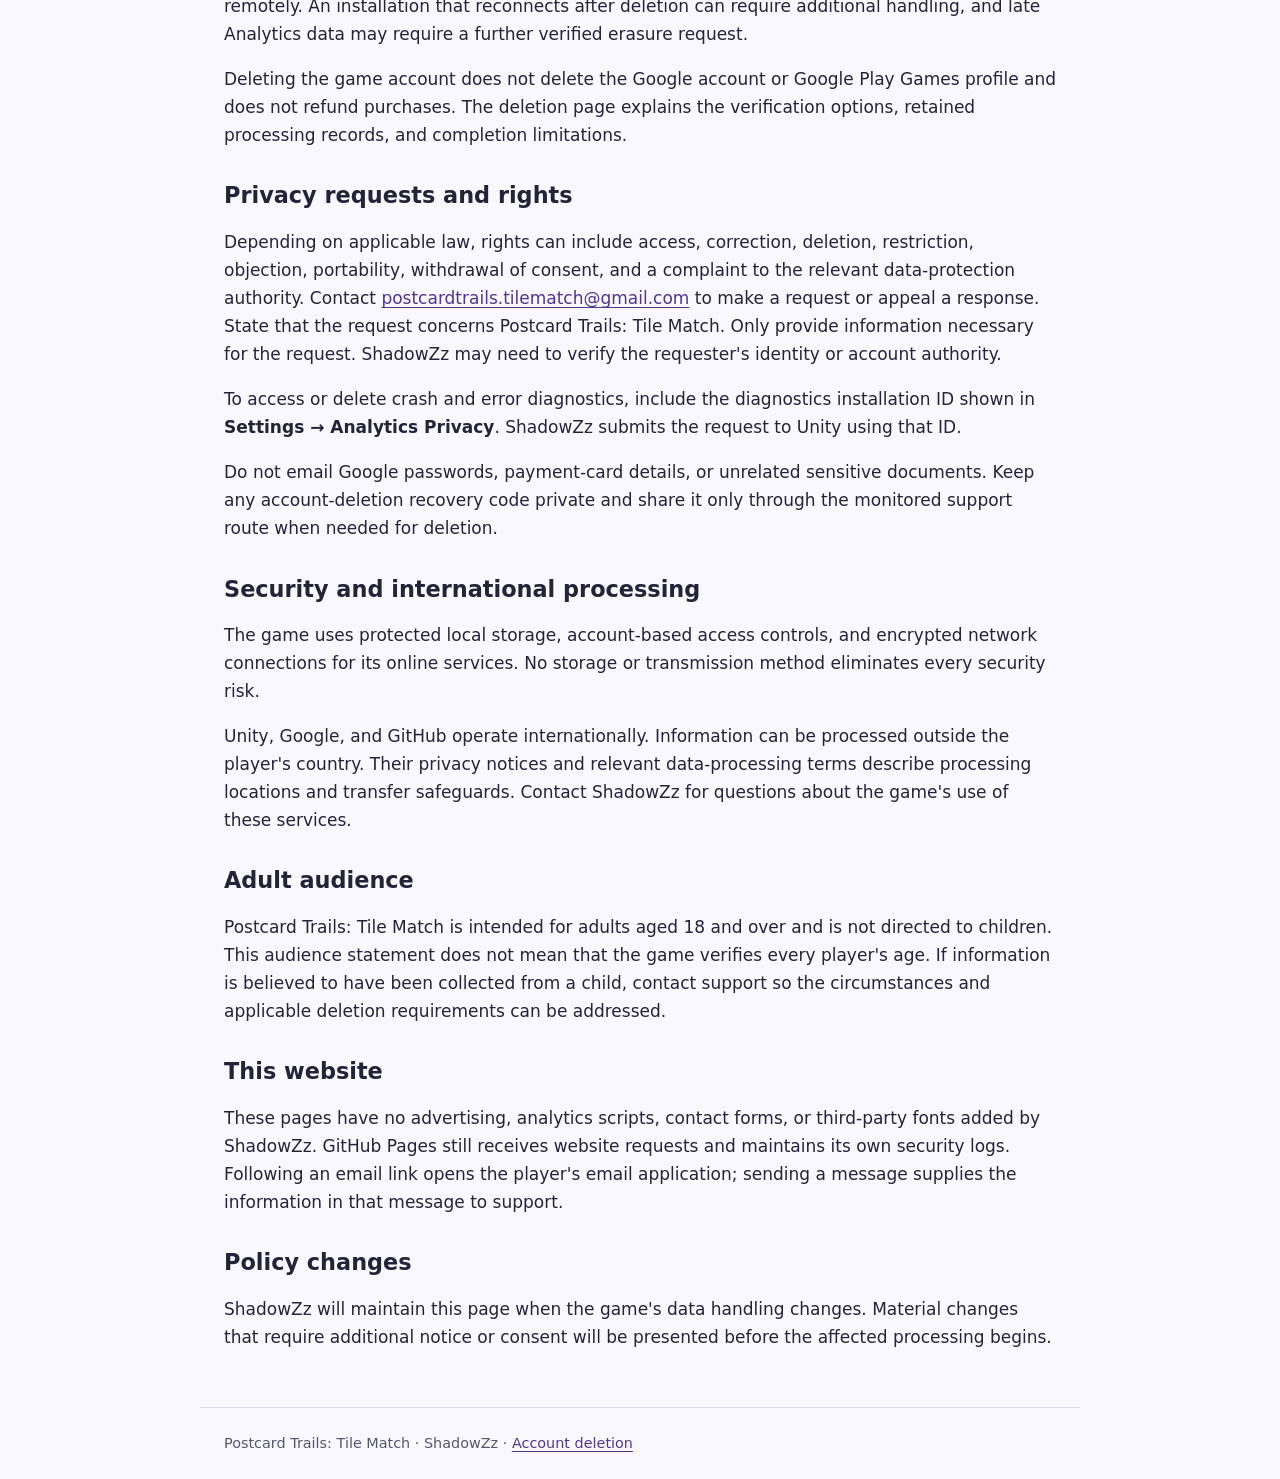
==== commit e38b7829: "Add files via upload" ====
--- a/privacy/index.html
+++ b/privacy/index.html
@@ -1,91 +1,92 @@
-<!doctype html>
-<html lang="en">
-<head>
-<meta charset="utf-8">
-<meta name="viewport" content="width=device-width,initial-scale=1">
-<meta name="description" content="Privacy policy for Postcard Trails: Tile Match by ShadowZz, including account services, cloud saves, optional analytics, and deletion choices.">
-<title>Postcard Trails: Tile Match — Privacy policy</title>
-<link rel="stylesheet" href="../site.css">
-</head>
-<body>
-<header><p class="brand"><a href="../">Postcard Trails: Tile Match</a></p><nav aria-label="Main navigation"><a href="./" aria-current="page">Privacy policy</a><a href="../account-deletion/">Account deletion</a><a href="mailto:postcardtrails.tilematch@gmail.com">Contact support</a></nav></header>
-<main>
-<h1>Privacy policy</h1>
-<p class="lead">ShadowZz develops Postcard Trails: Tile Match and is responsible for the game's data handling described in this policy.</p>
-<p>Privacy contact: <a href="mailto:postcardtrails.tilematch@gmail.com">postcardtrails.tilematch@gmail.com</a>. ShadowZz aims to reply within one day. Completing a request can take longer because ownership must be verified and the relevant services must process it.</p>
-<div class="notice"><p>The game is intended for adults aged 18 and over. Optional gameplay analytics requires a separate choice in the game. Declining analytics does not block campaign play, rewards, or account recovery.</p></div>
-
-<section id="information"><h2>Information the game handles</h2>
-<ul>
-<li><strong>Account information.</strong> Unity Authentication assigns a game account identifier and manages sign-in credentials. When an existing Google Play Games profile is connected, profile identifiers link that profile to the game account. The Google Play Games display name can be shown in the account interface. The game does not receive the Google account password.</li>
-<li><strong>Saved progress.</strong> The device stores campaign progress, coins, power-ups, reward and battle-pass state, and other gameplay progress. Unity Cloud Save stores account-associated backups so progress can be backed up and recovered. Account linking, save comparison, and recovery also use identifiers and information needed to distinguish the correct account and save.</li>
-<li><strong>Online operations.</strong> Unity services process the account identifier and requests needed for cloud backups, configuration, server time, wheel eligibility, account recovery, and deletion. Those services also receive technical information needed to handle requests, including IP addresses and service logs.</li>
-<li><strong>Device information and preferences.</strong> The game stores installation identifiers, authentication state, device preferences, privacy choices, and information needed to safely finish interrupted save or deletion operations. Analytics choices are specific to the account and device; recovering a cloud save does not import another device's analytics permission.</li>
-<li><strong>Optional analytics.</strong> With permission, Unity Analytics receives session activity; campaign starts, wins, failures, and exits; level and attempt information; elapsed play time; power-up and continue counts; coin additions and spending; feature interactions; and account-connection and recovery outcomes. Analytics also processes the game account and installation identifiers, timestamps, device and software information, IP address, approximate location derived from the network, and connectivity information. The account identifier allows consenting observations from recovered devices to be associated with the same account. Custom gameplay fields do not include email addresses, Google Play Games profile identifiers or display names, passwords, payment details, or support secrets.</li>
-<li><strong>Crash and error diagnostics.</strong> Unity's built-in Diagnostics service runs for every player and is separate from the optional gameplay-analytics choice. It sends Unity error types and messages, stack traces, session start, pause, resume, and end events, low-memory events, memory use, the scene in use, app name, version, and build information, a Unity-generated installation identifier, and device and software information such as the model, operating system, processor, graphics hardware, screen, language, and whether the device is rooted. Sending these reports can also reveal an IP address to Unity. The game does not add its account identifier, Google Play Games details, saved progress, or support secrets to these reports. Google Play can also show ShadowZz aggregated crash and stability statistics from players who share usage and diagnostics data with Google.</li>
-<li><strong>Support correspondence.</strong> Emailing support provides the sender's email address, message, attachments, and any account or ownership information deliberately included. A valid deletion recovery code or signed support response may be needed to verify an account-deletion request.</li>
-</ul>
-<p>The game does not request access to contacts, the microphone, camera, or precise device location. An IP address can still reveal an approximate location to an online service.</p>
-</section>
-
-<section id="purposes"><h2>Why information is used</h2>
-<p>Account and gameplay information provides the game, backs up and recovers progress, prevents incorrect account or reward changes, and fulfils deletion requests. Technical information supports service operation, security, reliability, and troubleshooting. Crash and error diagnostics help ShadowZz find and fix stability problems. Optional analytics helps ShadowZz understand progression, difficulty, the game economy, and feature use. Support information is used to answer the request, verify ownership when necessary, and address privacy obligations.</p>
-<p>Where applicable data-protection law requires a legal basis, providing requested game and account services relies on performing the service relationship; optional gameplay analytics relies on consent; security, crash and error diagnostics, and support rely on legitimate interests where permitted; and fulfilling applicable legal obligations relies on those obligations.</p>
-</section>
-
-<section id="choices"><h2>Analytics choices</h2>
-<p>Use <strong>Settings → Analytics Privacy</strong> to allow analytics or withdraw permission. Analytics is not recorded while the choice is unknown or denied, or when the account or privacy configuration cannot safely support collection. Declining does not cause earlier gameplay to be collected later. Each installation has its own choice.</p>
-<p>Withdrawing permission stops new gameplay-analytics recording on that device. Previously recorded observations may still be delivered, and withdrawal does not itself erase existing history. Full account deletion requests historical erasure. For other privacy requests about analytics, contact the support email above.</p>
-<p>Online account and cloud services, support email, and crash and error diagnostics have separate purposes and are not disabled by the optional gameplay-analytics choice. Crash and error diagnostics have no in-game off switch and continue whether analytics is allowed, denied, or withdrawn. Campaign play can continue offline; online features need connectivity.</p>
-</section>
-
-<section id="providers"><h2>Service providers and disclosures</h2>
-<ul>
-<li><strong>Unity:</strong> game-engine technology, Authentication, Cloud Save, Cloud Code, Remote Config, Diagnostics, and optional Analytics. Read <a href="https://unity.com/legal/game-player-and-app-user-privacy-policy">Unity's Game Player and App User Privacy Policy</a>.</li>
-<li><strong>Google:</strong> Google Play Games profile services, Google Play distribution, crash and stability statistics, and Gmail for support correspondence. Read <a href="https://policies.google.com/privacy">Google's Privacy Policy</a>.</li>
-<li><strong>GitHub:</strong> hosting these public information pages through GitHub Pages. Website requests reach GitHub, which logs visitor IP addresses for security. Read <a href="https://docs.github.com/en/site-policy/privacy-policies/github-general-privacy-statement">GitHub's Privacy Statement</a>.</li>
-</ul>
-<p>ShadowZz uses these services for the purposes described here. Information may also be disclosed when required by law or when necessary to protect rights, investigate abuse, or secure the service. Providers can separately process certain operational information under their own applicable terms and privacy notices.</p>
-<p>This policy describes the current Android integration, which does not include a live advertising SDK or real-money purchasing provider. ShadowZz does not sell personal information or use this integration for cross-app targeted advertising. New advertising or purchasing services require corresponding privacy disclosures and controls before use.</p>
-</section>
-
-<section id="retention"><h2>Retention</h2>
-<p>Cloud gameplay backups and account records are retained until the account is deleted. Local saves and settings remain on the installation until removed through the applicable game controls, app-data removal, or uninstalling. Removing an installation alone does not request deletion of its online account or cloud backup.</p>
-<p><a href="https://docs.unity.com/en-us/analytics/faq">Unity's Analytics guidance</a> describes raw-event retention of 13 months, with metric and profile data retained until deletion. Analytics erasure is asynchronous after a request is accepted. A completion receipt from the game confirms the accepted erasure request, not that Unity has completed its processing.</p>
-<p>Unity retains Diagnostics personal data, including the installation identifier, for 90 days by default. These reports are not linked to the game account, so account deletion does not remove them.</p>
-<p>Temporary deletion-processing records, receipts, and empty records that prevent old requests from recreating data are retained to finish and secure deletion. Empty blocking records remain for at least 65 minutes after account deletion. Background cleanup runs hourly and becomes eligible after the safety period and related requests complete. Backlogs, service interruptions, or unresolved operations can extend cleanup beyond 24 hours.</p>
-<p>Support correspondence is retained for as long as needed to resolve the request, verify and document its handling, and meet applicable legal obligations. Unity, Google, and GitHub may retain separate security, operational, or legally required records under their applicable privacy notices. The game account-deletion process does not promise removal of every provider log.</p>
-</section>
-
-<section id="deletion"><h2>Account deletion</h2>
-<p>Request deletion using <strong>Settings → Delete My Account and Data</strong>, or follow the <a href="../account-deletion/">public account-deletion instructions</a> to contact support without installing the game or signing in on this website. Ownership must be verified before destructive account changes are authorised.</p>
-<p>Deletion covers the game Authentication account and attributable Cloud Save data in both service environments, and submits Analytics erasure requests in both environments. The deleting installation disables Analytics for the rest of that app session; local Analytics history is removed on the next app launch or by uninstalling. Offline installations cannot be erased remotely. An installation that reconnects after deletion can require additional handling, and late Analytics data may require a further verified erasure request.</p>
-<p>Deleting the game account does not delete the Google account or Google Play Games profile and does not refund purchases. The deletion page explains the verification options, retained processing records, and completion limitations.</p>
-</section>
-
-<section id="rights"><h2>Privacy requests and rights</h2>
-<p>Depending on applicable law, rights can include access, correction, deletion, restriction, objection, portability, withdrawal of consent, and a complaint to the relevant data-protection authority. Contact <a href="mailto:postcardtrails.tilematch@gmail.com">postcardtrails.tilematch@gmail.com</a> to make a request or appeal a response. State that the request concerns Postcard Trails: Tile Match. Only provide information necessary for the request. ShadowZz may need to verify the requester's identity or account authority.</p>
-<p>To access or delete crash and error diagnostics, include the diagnostics installation ID shown in <strong>Settings → Analytics Privacy</strong>. ShadowZz submits the request to Unity using that ID.</p>
-<p>Do not email Google passwords, payment-card details, or unrelated sensitive documents. Keep any account-deletion recovery code private and share it only through the monitored support route when needed for deletion.</p>
-</section>
-
-<section id="security"><h2>Security and international processing</h2>
-<p>The game uses protected local storage, account-based access controls, and encrypted network connections for its online services. No storage or transmission method eliminates every security risk.</p>
-<p>Unity, Google, and GitHub operate internationally. Information can be processed outside the player's country. Their privacy notices and relevant data-processing terms describe processing locations and transfer safeguards. Contact ShadowZz for questions about the game's use of these services.</p>
-</section>
-
-<section id="age"><h2>Adult audience</h2>
-<p>Postcard Trails: Tile Match is intended for adults aged 18 and over and is not directed to children. This audience statement does not mean that the game verifies every player's age. If information is believed to have been collected from a child, contact support so the circumstances and applicable deletion requirements can be addressed.</p>
-</section>
-
-<section id="website"><h2>This website</h2>
-<p>These pages have no advertising, analytics scripts, contact forms, or third-party fonts added by ShadowZz. GitHub Pages still receives website requests and maintains its own security logs. Following an email link opens the player's email application; sending a message supplies the information in that message to support.</p>
-</section>
-
-<section id="updates"><h2>Policy changes</h2>
-<p>ShadowZz will maintain this page when the game's data handling changes. Material changes that require additional notice or consent will be presented before the affected processing begins.</p>
-</section>
-</main>
-<footer>Postcard Trails: Tile Match · ShadowZz · <a href="../account-deletion/">Account deletion</a></footer>
-</body>
-</html>
+<!doctype html>
+<html lang="en">
+<head>
+<meta charset="utf-8">
+<meta name="viewport" content="width=device-width,initial-scale=1">
+<meta name="description" content="Privacy policy for Postcard Trails: Tile Match by ShadowZz, including account services, cloud saves, optional analytics, and deletion choices.">
+<title>Postcard Trails: Tile Match — Privacy policy</title>
+<link rel="stylesheet" href="../site.css">
+</head>
+<body>
+<header><p class="brand"><a href="../">Postcard Trails: Tile Match</a></p><nav aria-label="Main navigation"><a href="./" aria-current="page">Privacy policy</a><a href="../account-deletion/">Account deletion</a><a href="mailto:postcardtrails.tilematch@gmail.com">Contact support</a></nav></header>
+<main>
+<h1>Privacy policy</h1>
+<p class="lead">ShadowZz develops Postcard Trails: Tile Match and is responsible for the game's data handling described in this policy.</p>
+<p>Privacy contact: <a href="mailto:postcardtrails.tilematch@gmail.com">postcardtrails.tilematch@gmail.com</a>. ShadowZz aims to reply within one day. Completing a request can take longer because ownership must be verified and the relevant services must process it.</p>
+<div class="notice"><p>The game is intended for adults aged 18 and over. Gameplay analytics is optional. In the European Economic Area, Serbia, and Turkey, it starts only with permission given in the game. Elsewhere, it starts after an in-game notice and can be turned off at any time. Declining or turning off analytics does not block campaign play, rewards, or account recovery.</p></div>
+
+<section id="information"><h2>Information the game handles</h2>
+<ul>
+<li><strong>Account information.</strong> Unity Authentication assigns a game account identifier and manages sign-in credentials. When an existing Google Play Games profile is connected, profile identifiers link that profile to the game account. The Google Play Games display name can be shown in the account interface. The game does not receive the Google account password.</li>
+<li><strong>Saved progress.</strong> The device stores campaign progress, coins, power-ups, reward and battle-pass state, and other gameplay progress. Unity Cloud Save stores account-associated backups so progress can be backed up and recovered. Account linking, save comparison, and recovery also use identifiers and information needed to distinguish the correct account and save.</li>
+<li><strong>Online operations.</strong> Unity services process the account identifier and requests needed for cloud backups, configuration, server time, wheel eligibility, account recovery, and deletion. Those services also receive technical information needed to handle requests, including IP addresses and service logs.</li>
+<li><strong>Device information and preferences.</strong> The game stores installation identifiers, authentication state, device preferences, privacy choices, and information needed to safely finish interrupted save or deletion operations. Analytics choices are specific to the account and device; recovering a cloud save does not import another device's analytics choice.</li>
+<li><strong>Optional analytics.</strong> In the European Economic Area, Serbia, and Turkey, analytics needs permission given in the game. Elsewhere, it follows an in-game notice unless analytics is turned off in <strong>Settings → Analytics Privacy</strong>. While analytics is on, Unity Analytics receives session activity; campaign starts, wins, failures, and exits; level and attempt information; elapsed play time; power-up and continue counts; coin additions and spending; feature interactions; and account-connection and recovery outcomes. Analytics also processes the game account and installation identifiers, timestamps, device and software information, IP address, approximate location derived from the network, and connectivity information. The account identifier allows observations from recovered devices to be associated with the same account. Custom gameplay fields do not include email addresses, Google Play Games profile identifiers or display names, passwords, payment details, or support secrets.</li>
+<li><strong>Crash and error diagnostics.</strong> Unity's built-in Diagnostics service runs for every player and is separate from the optional gameplay-analytics choice. It sends Unity error types and messages, stack traces, session start, pause, resume, and end events, low-memory events, memory use, the scene in use, app name, version, and build information, a Unity-generated installation identifier, and device and software information such as the model, operating system, processor, graphics hardware, screen, language, and whether the device is rooted. Sending these reports can also reveal an IP address to Unity. The game does not add its account identifier, Google Play Games details, saved progress, or support secrets to these reports. Google Play can also show ShadowZz aggregated crash and stability statistics from players who share usage and diagnostics data with Google.</li>
+<li><strong>Support correspondence.</strong> Emailing support provides the sender's email address, message, attachments, and any account or ownership information deliberately included. A valid deletion recovery code or signed support response may be needed to verify an account-deletion request.</li>
+</ul>
+<p>The game does not request access to contacts, the microphone, camera, or precise device location. An IP address can still reveal an approximate location to an online service. Unity Remote Config derives the country from the IP address for every player, to apply region-specific settings, including which analytics rule applies.</p>
+</section>
+
+<section id="purposes"><h2>Why information is used</h2>
+<p>Account and gameplay information provides the game, backs up and recovers progress, prevents incorrect account or reward changes, and fulfils deletion requests. Technical information supports service operation, security, reliability, and troubleshooting. Crash and error diagnostics help ShadowZz find and fix stability problems. Optional analytics helps ShadowZz understand progression, difficulty, the game economy, and feature use. Support information is used to answer the request, verify ownership when necessary, and address privacy obligations.</p>
+<p>Where applicable data-protection law requires a legal basis, providing requested game and account services relies on performing the service relationship; optional gameplay analytics relies on consent for players in the European Economic Area, Serbia, and Turkey, and elsewhere on legitimate interests in understanding and improving the game, which players can object to at any time by turning analytics off; security, crash and error diagnostics, and support rely on legitimate interests where permitted; and fulfilling applicable legal obligations relies on those obligations.</p>
+</section>
+
+<section id="choices"><h2>Analytics choices</h2>
+<p><strong>How the region is determined.</strong> Which analytics rule applies is decided each time the game starts. Unity Remote Config derives the country of the network address of the game's configuration request and returns only whether that country is in the European Economic Area, Serbia, or Turkey. As part of running that service, Unity records which of these settings was applied, together with the Unity installation identifier, for every player and independently of the analytics choice. The game also reads the device's SIM country, mobile network country, and region setting on the device, without a location permission, and does not send or store them. If any of these points to one of those countries, or the country cannot be determined, the game asks for permission before analytics starts.</p>
+<p>Use <strong>Settings → Analytics Privacy</strong> to allow analytics, turn it off, or withdraw permission. Analytics is not recorded while the choice is unknown, denied, or turned off, before the in-game notice where the notice applies, or when the account or privacy configuration cannot safely support collection. Declining or turning analytics off does not cause earlier gameplay to be collected later. Each installation has its own choice.</p>
+<p>Withdrawing permission or turning analytics off stops new gameplay-analytics recording on that device. Previously recorded observations may still be delivered, and neither action itself erases existing history. Full account deletion requests historical erasure. For other privacy requests about analytics, contact the support email above.</p>
+<p>Online account and cloud services, support email, and crash and error diagnostics have separate purposes and are not disabled by the optional gameplay-analytics choice. Crash and error diagnostics have no in-game off switch and continue whether analytics is allowed, denied, turned off, or withdrawn. Campaign play can continue offline; online features need connectivity.</p>
+</section>
+
+<section id="providers"><h2>Service providers and disclosures</h2>
+<ul>
+<li><strong>Unity:</strong> game-engine technology, Authentication, Cloud Save, Cloud Code, Remote Config, Diagnostics, and optional Analytics. Read <a href="https://unity.com/legal/game-player-and-app-user-privacy-policy">Unity's Game Player and App User Privacy Policy</a>.</li>
+<li><strong>Google:</strong> Google Play Games profile services, Google Play distribution, crash and stability statistics, and Gmail for support correspondence. Read <a href="https://policies.google.com/privacy">Google's Privacy Policy</a>.</li>
+<li><strong>GitHub:</strong> hosting these public information pages through GitHub Pages. Website requests reach GitHub, which logs visitor IP addresses for security. Read <a href="https://docs.github.com/en/site-policy/privacy-policies/github-general-privacy-statement">GitHub's Privacy Statement</a>.</li>
+</ul>
+<p>ShadowZz uses these services for the purposes described here. Information may also be disclosed when required by law or when necessary to protect rights, investigate abuse, or secure the service. Providers can separately process certain operational information under their own applicable terms and privacy notices.</p>
+<p>This policy describes the current Android integration, which does not include a live advertising SDK or real-money purchasing provider. ShadowZz does not sell personal information or use this integration for cross-app targeted advertising. New advertising or purchasing services require corresponding privacy disclosures and controls before use.</p>
+</section>
+
+<section id="retention"><h2>Retention</h2>
+<p>Cloud gameplay backups and account records are retained until the account is deleted. Local saves and settings remain on the installation until removed through the applicable game controls, app-data removal, or uninstalling. Removing an installation alone does not request deletion of its online account or cloud backup.</p>
+<p><a href="https://docs.unity.com/en-us/analytics/faq">Unity's Analytics guidance</a> describes raw-event retention of 13 months, with metric and profile data retained until deletion. Analytics erasure is asynchronous after a request is accepted. A completion receipt from the game confirms the accepted erasure request, not that Unity has completed its processing.</p>
+<p>Unity retains Diagnostics personal data, including the installation identifier, for 90 days by default. These reports are not linked to the game account, so account deletion does not remove them.</p>
+<p>Temporary deletion-processing records, receipts, and empty records that prevent old requests from recreating data are retained to finish and secure deletion. Empty blocking records remain for at least 65 minutes after account deletion. Background cleanup runs hourly and becomes eligible after the safety period and related requests complete. Backlogs, service interruptions, or unresolved operations can extend cleanup beyond 24 hours.</p>
+<p>Support correspondence is retained for as long as needed to resolve the request, verify and document its handling, and meet applicable legal obligations. Unity, Google, and GitHub may retain separate security, operational, or legally required records under their applicable privacy notices. The game account-deletion process does not promise removal of every provider log.</p>
+</section>
+
+<section id="deletion"><h2>Account deletion</h2>
+<p>Request deletion using <strong>Settings → Delete My Account and Data</strong>, or follow the <a href="../account-deletion/">public account-deletion instructions</a> to contact support without installing the game or signing in on this website. Ownership must be verified before destructive account changes are authorised.</p>
+<p>Deletion covers the game Authentication account and attributable Cloud Save data in both service environments, and submits Analytics erasure requests in both environments. The deleting installation disables Analytics for the rest of that app session; local Analytics history is removed on the next app launch or by uninstalling. Offline installations cannot be erased remotely. An installation that reconnects after deletion can require additional handling, and late Analytics data may require a further verified erasure request.</p>
+<p>Deleting the game account does not delete the Google account or Google Play Games profile and does not refund purchases. The deletion page explains the verification options, retained processing records, and completion limitations.</p>
+</section>
+
+<section id="rights"><h2>Privacy requests and rights</h2>
+<p>Depending on applicable law, rights can include access, correction, deletion, restriction, objection, portability, withdrawal of consent, and a complaint to the relevant data-protection authority. Contact <a href="mailto:postcardtrails.tilematch@gmail.com">postcardtrails.tilematch@gmail.com</a> to make a request or appeal a response. State that the request concerns Postcard Trails: Tile Match. Only provide information necessary for the request. ShadowZz may need to verify the requester's identity or account authority.</p>
+<p>To access or delete crash and error diagnostics, include the diagnostics installation ID shown in <strong>Settings → Analytics Privacy</strong>. ShadowZz submits the request to Unity using that ID.</p>
+<p>Do not email Google passwords, payment-card details, or unrelated sensitive documents. Keep any account-deletion recovery code private and share it only through the monitored support route when needed for deletion.</p>
+</section>
+
+<section id="security"><h2>Security and international processing</h2>
+<p>The game uses protected local storage, account-based access controls, and encrypted network connections for its online services. No storage or transmission method eliminates every security risk.</p>
+<p>Unity, Google, and GitHub operate internationally. Information can be processed outside the player's country. Their privacy notices and relevant data-processing terms describe processing locations and transfer safeguards. Contact ShadowZz for questions about the game's use of these services.</p>
+</section>
+
+<section id="age"><h2>Adult audience</h2>
+<p>Postcard Trails: Tile Match is intended for adults aged 18 and over and is not directed to children. This audience statement does not mean that the game verifies every player's age. If information is believed to have been collected from a child, contact support so the circumstances and applicable deletion requirements can be addressed.</p>
+</section>
+
+<section id="website"><h2>This website</h2>
+<p>These pages have no advertising, analytics scripts, contact forms, or third-party fonts added by ShadowZz. GitHub Pages still receives website requests and maintains its own security logs. Following an email link opens the player's email application; sending a message supplies the information in that message to support.</p>
+</section>
+
+<section id="updates"><h2>Policy changes</h2>
+<p>ShadowZz will maintain this page when the game's data handling changes. Material changes that require additional notice or consent will be presented before the affected processing begins.</p>
+</section>
+</main>
+<footer>Postcard Trails: Tile Match · ShadowZz · <a href="../account-deletion/">Account deletion</a></footer>
+</body>
+</html>
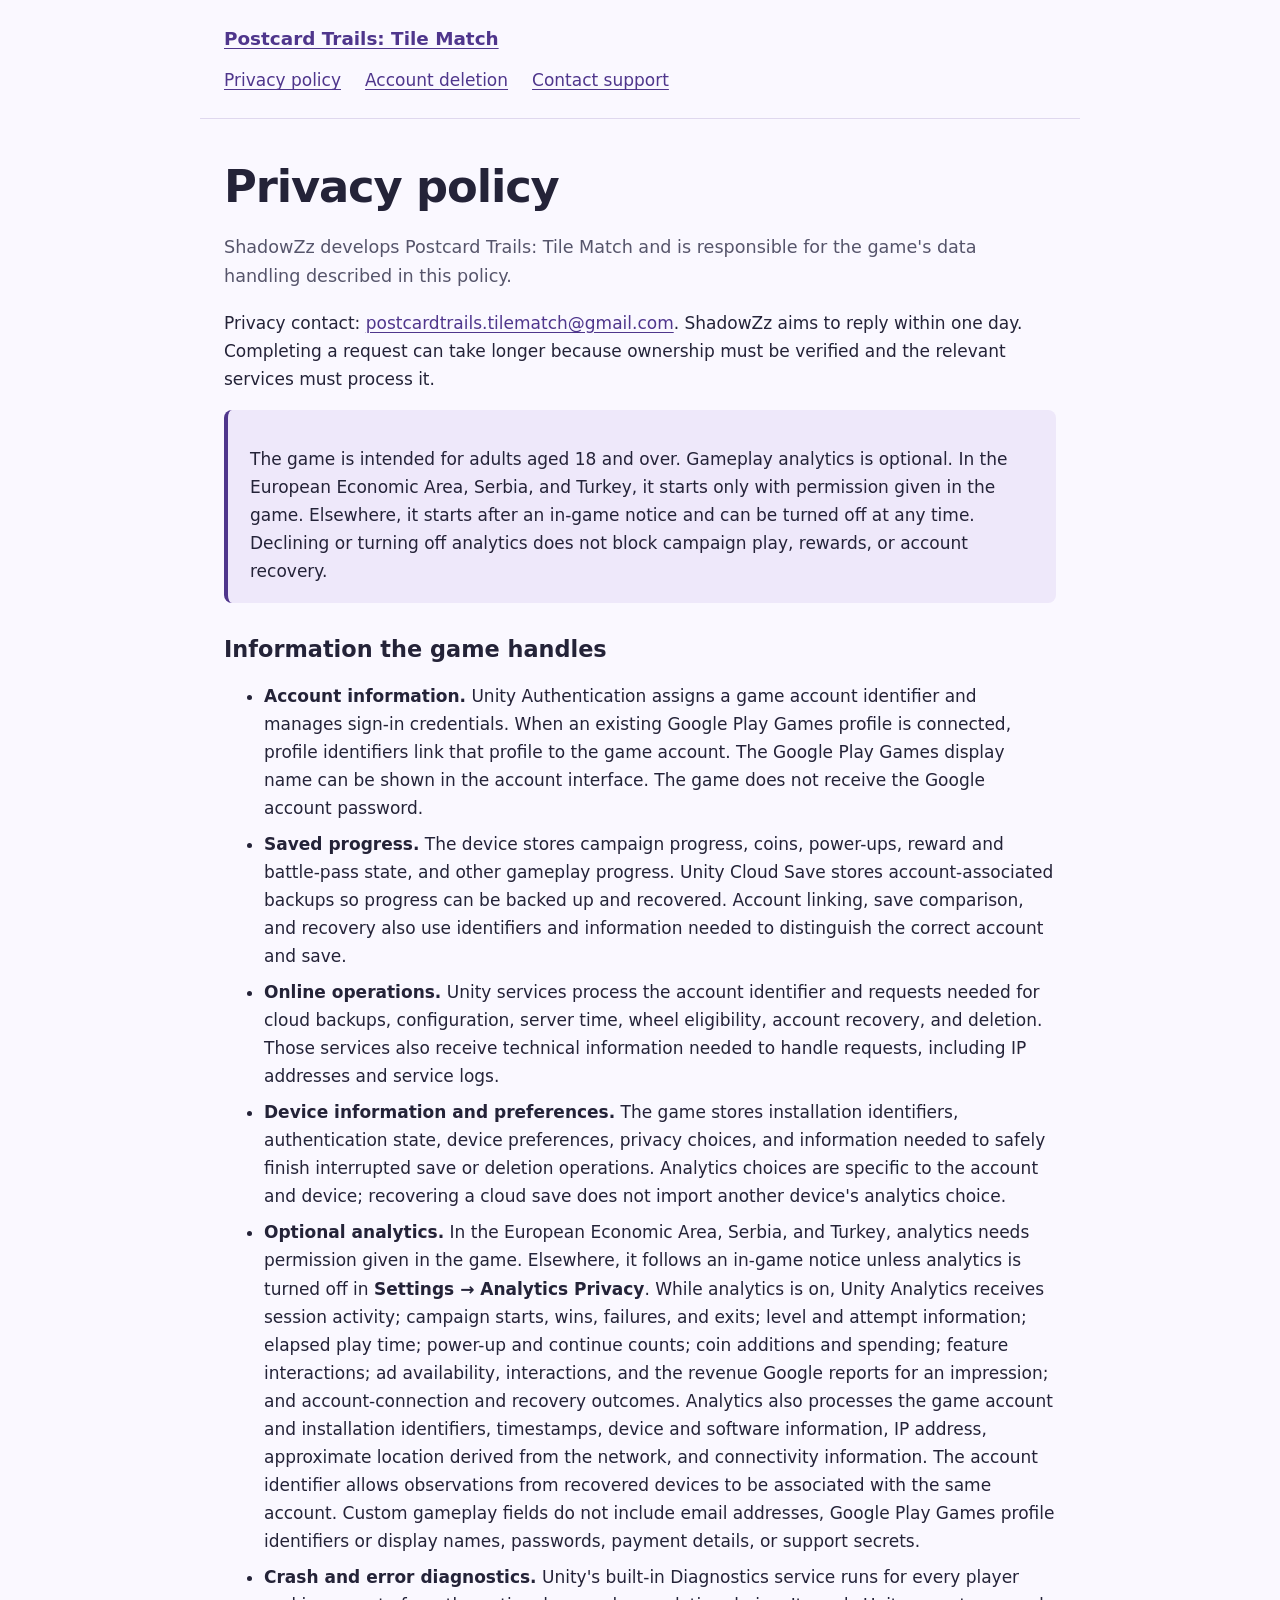
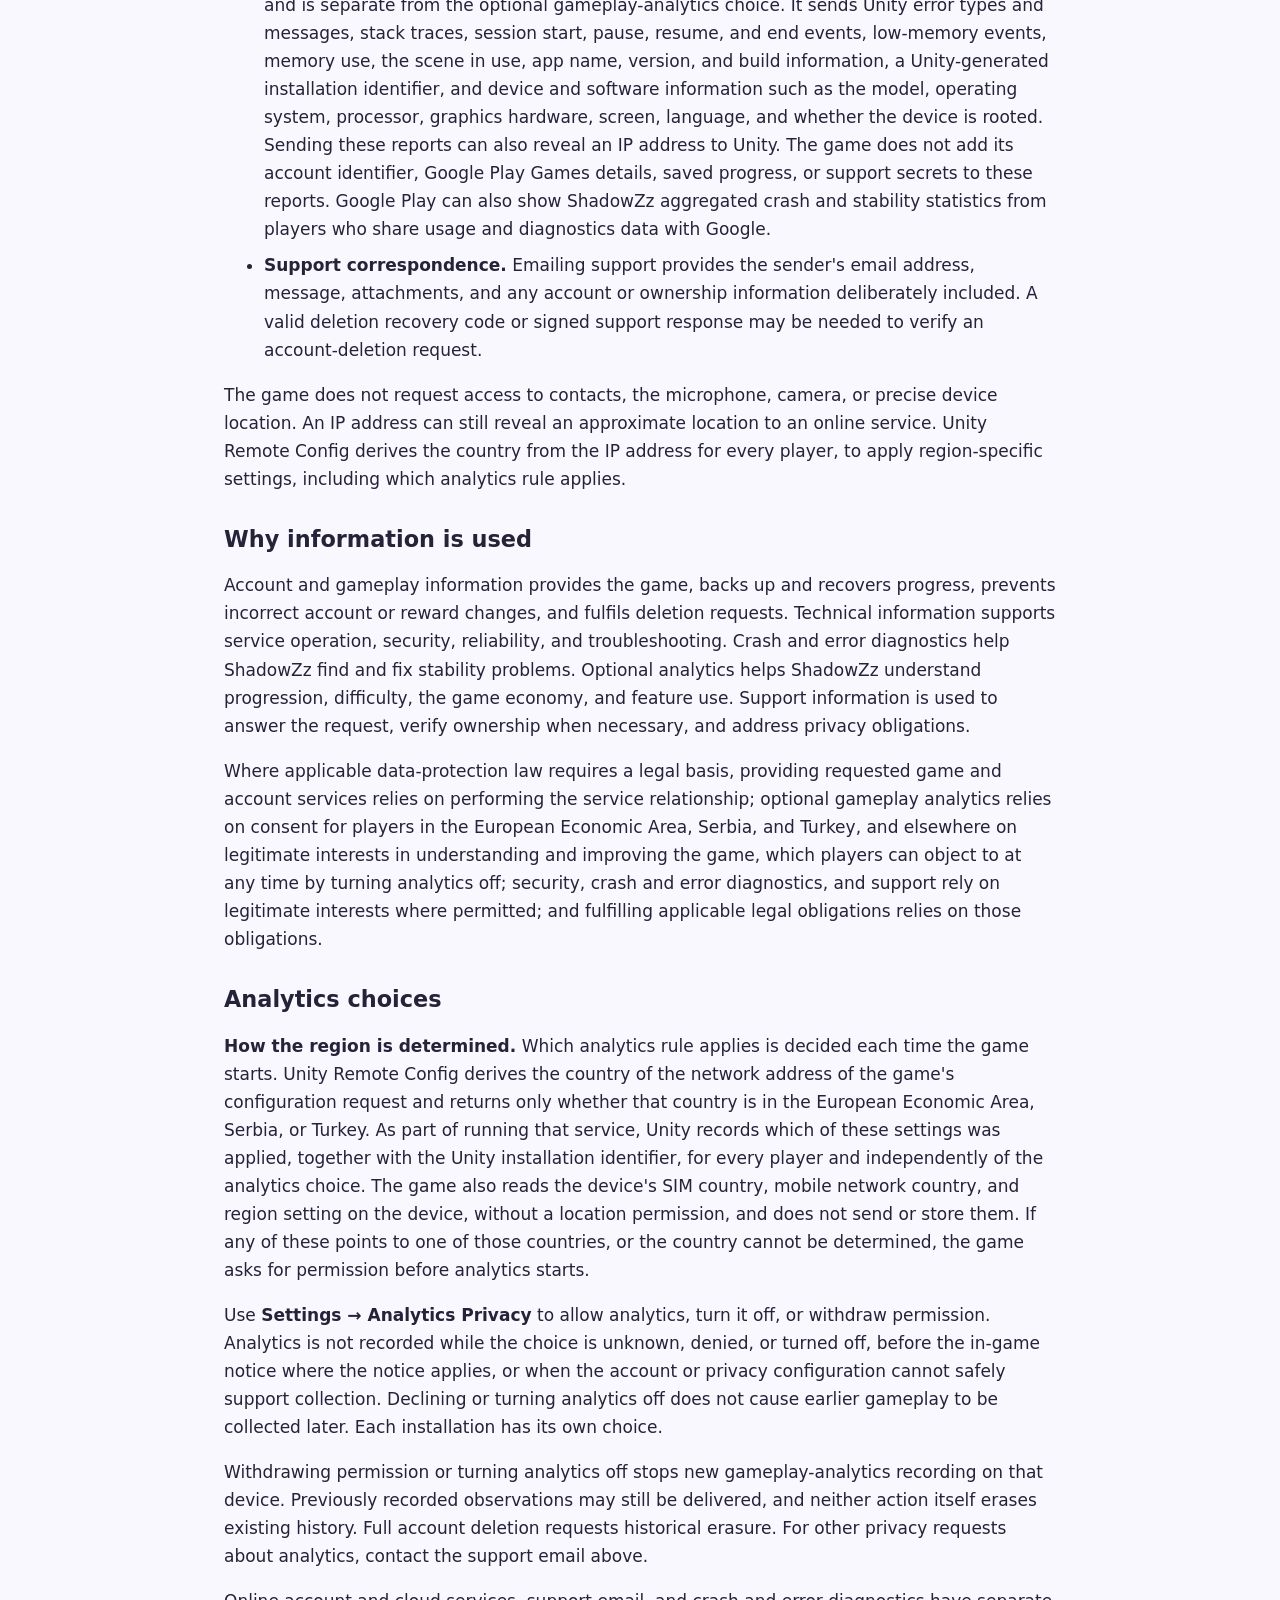
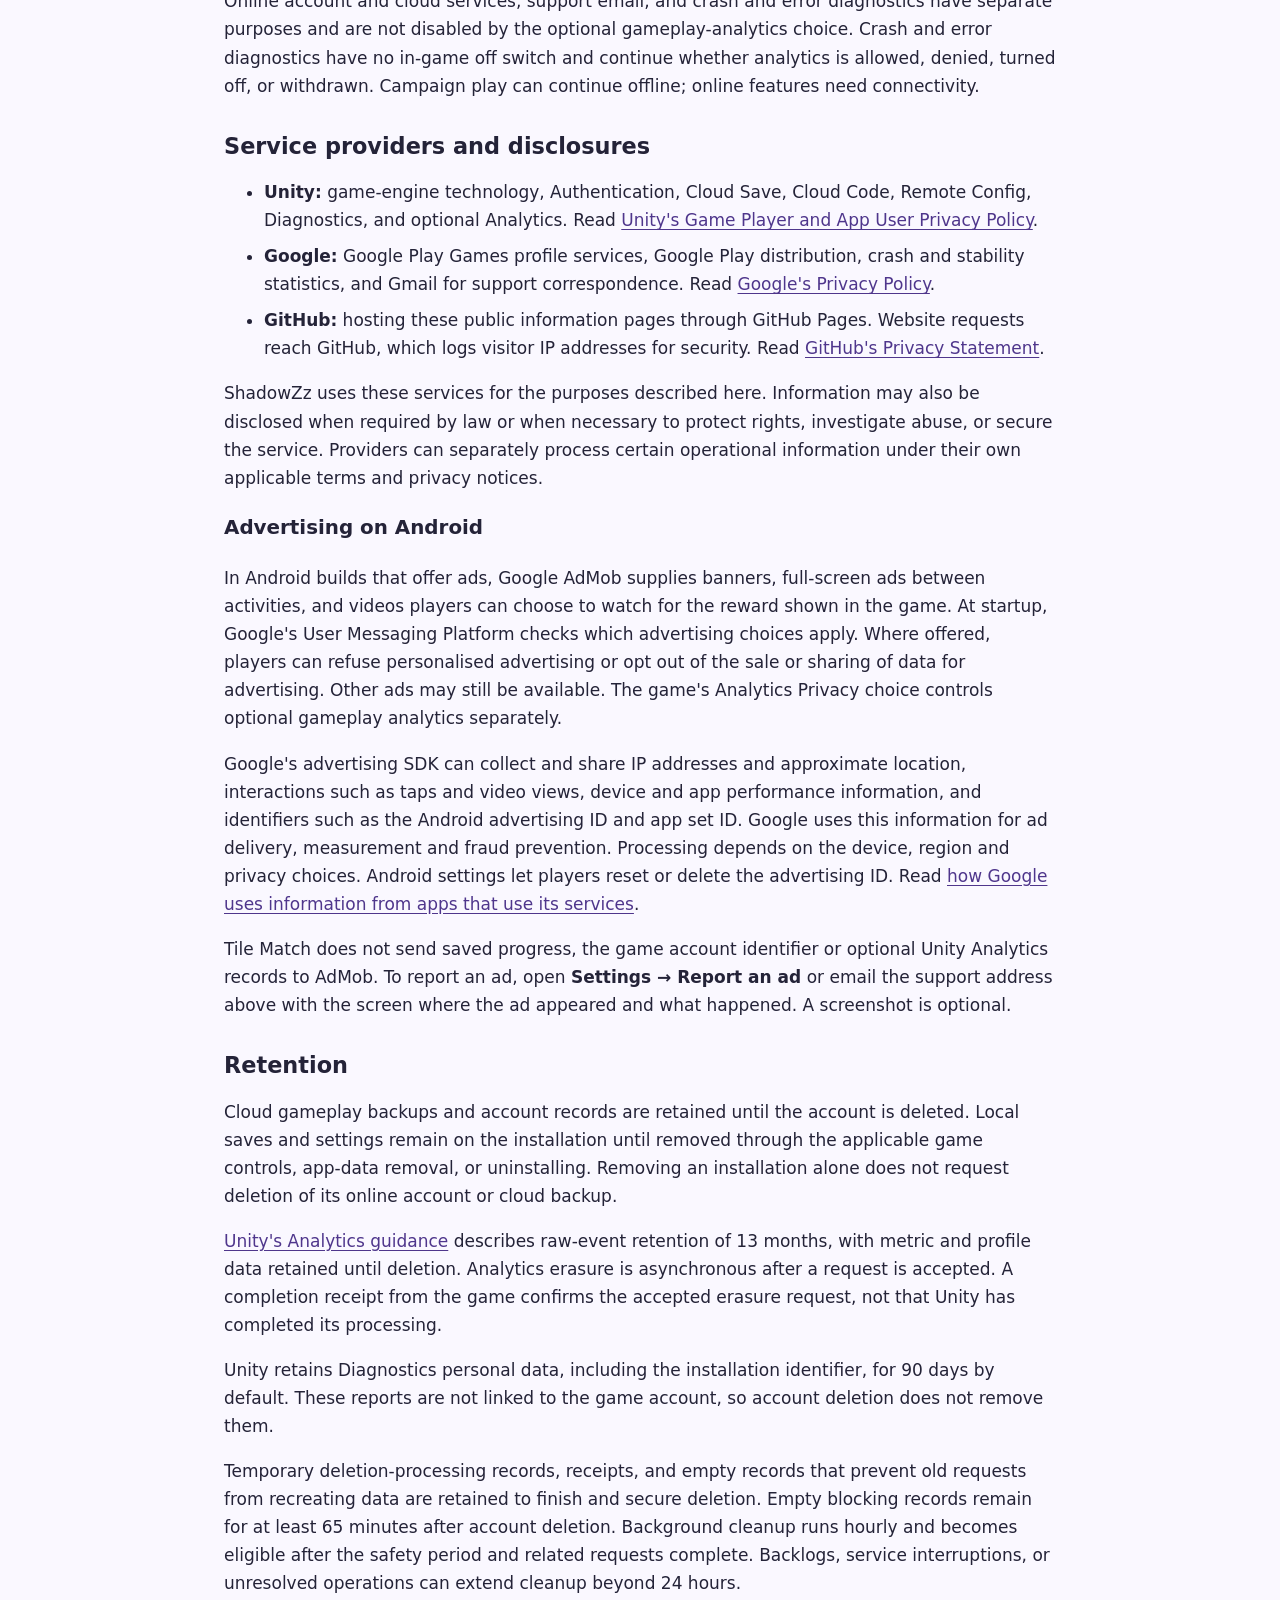
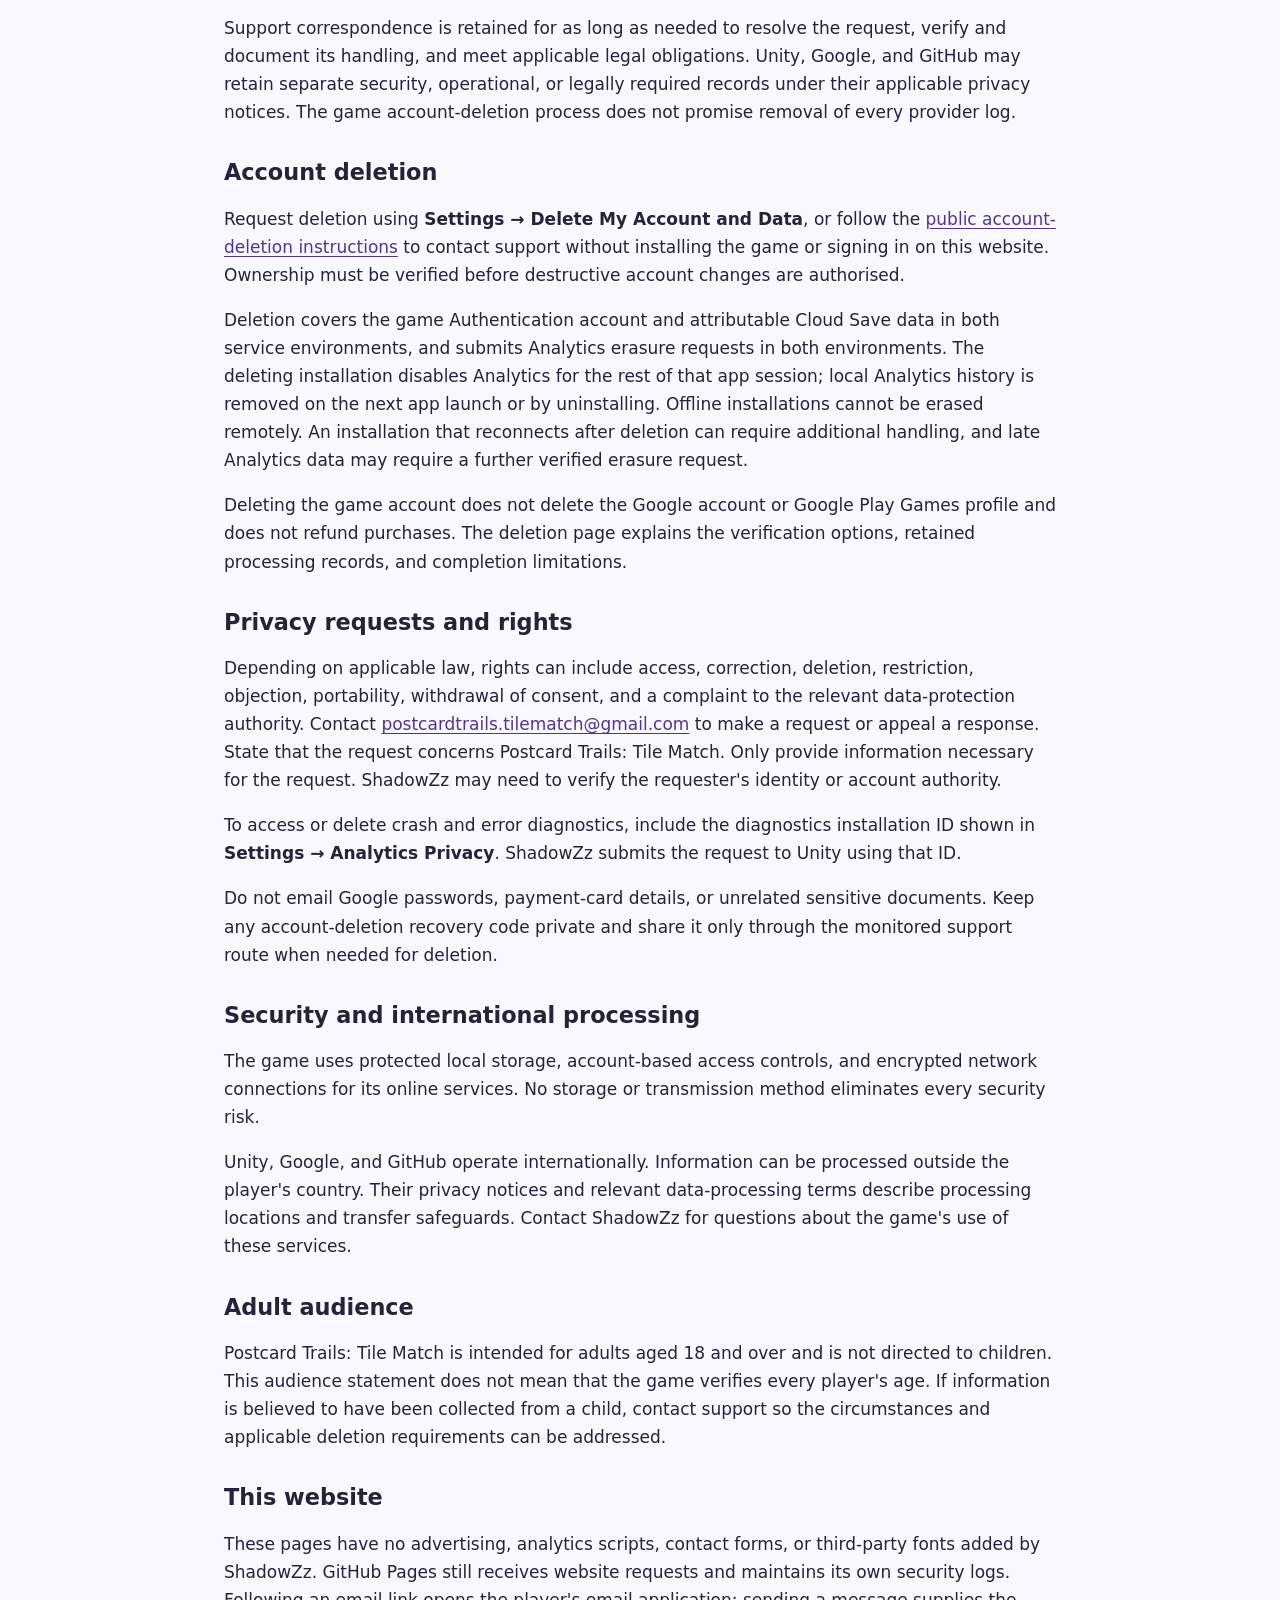
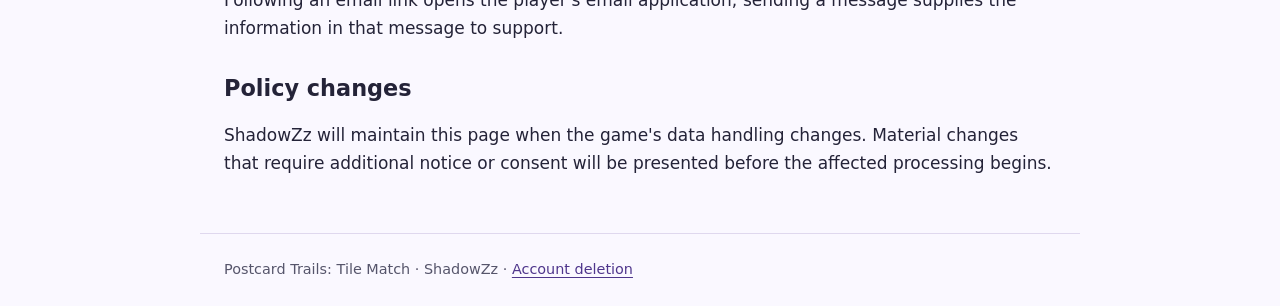
==== commit df6bfe8d: "Add files via upload" ====
--- a/privacy/index.html
+++ b/privacy/index.html
@@ -21,7 +21,7 @@
 <li><strong>Saved progress.</strong> The device stores campaign progress, coins, power-ups, reward and battle-pass state, and other gameplay progress. Unity Cloud Save stores account-associated backups so progress can be backed up and recovered. Account linking, save comparison, and recovery also use identifiers and information needed to distinguish the correct account and save.</li>
 <li><strong>Online operations.</strong> Unity services process the account identifier and requests needed for cloud backups, configuration, server time, wheel eligibility, account recovery, and deletion. Those services also receive technical information needed to handle requests, including IP addresses and service logs.</li>
 <li><strong>Device information and preferences.</strong> The game stores installation identifiers, authentication state, device preferences, privacy choices, and information needed to safely finish interrupted save or deletion operations. Analytics choices are specific to the account and device; recovering a cloud save does not import another device's analytics choice.</li>
-<li><strong>Optional analytics.</strong> In the European Economic Area, Serbia, and Turkey, analytics needs permission given in the game. Elsewhere, it follows an in-game notice unless analytics is turned off in <strong>Settings → Analytics Privacy</strong>. While analytics is on, Unity Analytics receives session activity; campaign starts, wins, failures, and exits; level and attempt information; elapsed play time; power-up and continue counts; coin additions and spending; feature interactions; and account-connection and recovery outcomes. Analytics also processes the game account and installation identifiers, timestamps, device and software information, IP address, approximate location derived from the network, and connectivity information. The account identifier allows observations from recovered devices to be associated with the same account. Custom gameplay fields do not include email addresses, Google Play Games profile identifiers or display names, passwords, payment details, or support secrets.</li>
+<li><strong>Optional analytics.</strong> In the European Economic Area, Serbia, and Turkey, analytics needs permission given in the game. Elsewhere, it follows an in-game notice unless analytics is turned off in <strong>Settings → Analytics Privacy</strong>. While analytics is on, Unity Analytics receives session activity; campaign starts, wins, failures, and exits; level and attempt information; elapsed play time; power-up and continue counts; coin additions and spending; feature interactions; ad availability, interactions, and the revenue Google reports for an impression; and account-connection and recovery outcomes. Analytics also processes the game account and installation identifiers, timestamps, device and software information, IP address, approximate location derived from the network, and connectivity information. The account identifier allows observations from recovered devices to be associated with the same account. Custom gameplay fields do not include email addresses, Google Play Games profile identifiers or display names, passwords, payment details, or support secrets.</li>
 <li><strong>Crash and error diagnostics.</strong> Unity's built-in Diagnostics service runs for every player and is separate from the optional gameplay-analytics choice. It sends Unity error types and messages, stack traces, session start, pause, resume, and end events, low-memory events, memory use, the scene in use, app name, version, and build information, a Unity-generated installation identifier, and device and software information such as the model, operating system, processor, graphics hardware, screen, language, and whether the device is rooted. Sending these reports can also reveal an IP address to Unity. The game does not add its account identifier, Google Play Games details, saved progress, or support secrets to these reports. Google Play can also show ShadowZz aggregated crash and stability statistics from players who share usage and diagnostics data with Google.</li>
 <li><strong>Support correspondence.</strong> Emailing support provides the sender's email address, message, attachments, and any account or ownership information deliberately included. A valid deletion recovery code or signed support response may be needed to verify an account-deletion request.</li>
 </ul>
@@ -47,7 +47,10 @@
 <li><strong>GitHub:</strong> hosting these public information pages through GitHub Pages. Website requests reach GitHub, which logs visitor IP addresses for security. Read <a href="https://docs.github.com/en/site-policy/privacy-policies/github-general-privacy-statement">GitHub's Privacy Statement</a>.</li>
 </ul>
 <p>ShadowZz uses these services for the purposes described here. Information may also be disclosed when required by law or when necessary to protect rights, investigate abuse, or secure the service. Providers can separately process certain operational information under their own applicable terms and privacy notices.</p>
-<p>This policy describes the current Android integration, which does not include a live advertising SDK or real-money purchasing provider. ShadowZz does not sell personal information or use this integration for cross-app targeted advertising. New advertising or purchasing services require corresponding privacy disclosures and controls before use.</p>
+<h3>Advertising on Android</h3>
+<p>In Android builds that offer ads, Google AdMob supplies banners, full-screen ads between activities, and videos players can choose to watch for the reward shown in the game. At startup, Google's User Messaging Platform checks which advertising choices apply. Where offered, players can refuse personalised advertising or opt out of the sale or sharing of data for advertising. Other ads may still be available. The game's Analytics Privacy choice controls optional gameplay analytics separately.</p>
+<p>Google's advertising SDK can collect and share IP addresses and approximate location, interactions such as taps and video views, device and app performance information, and identifiers such as the Android advertising ID and app set ID. Google uses this information for ad delivery, measurement and fraud prevention. Processing depends on the device, region and privacy choices. Android settings let players reset or delete the advertising ID. Read <a href="https://policies.google.com/technologies/partner-sites">how Google uses information from apps that use its services</a>.</p>
+<p>Tile Match does not send saved progress, the game account identifier or optional Unity Analytics records to AdMob. To report an ad, open <strong>Settings → Report an ad</strong> or email the support address above with the screen where the ad appeared and what happened. A screenshot is optional.</p>
 </section>
 
 <section id="retention"><h2>Retention</h2>
